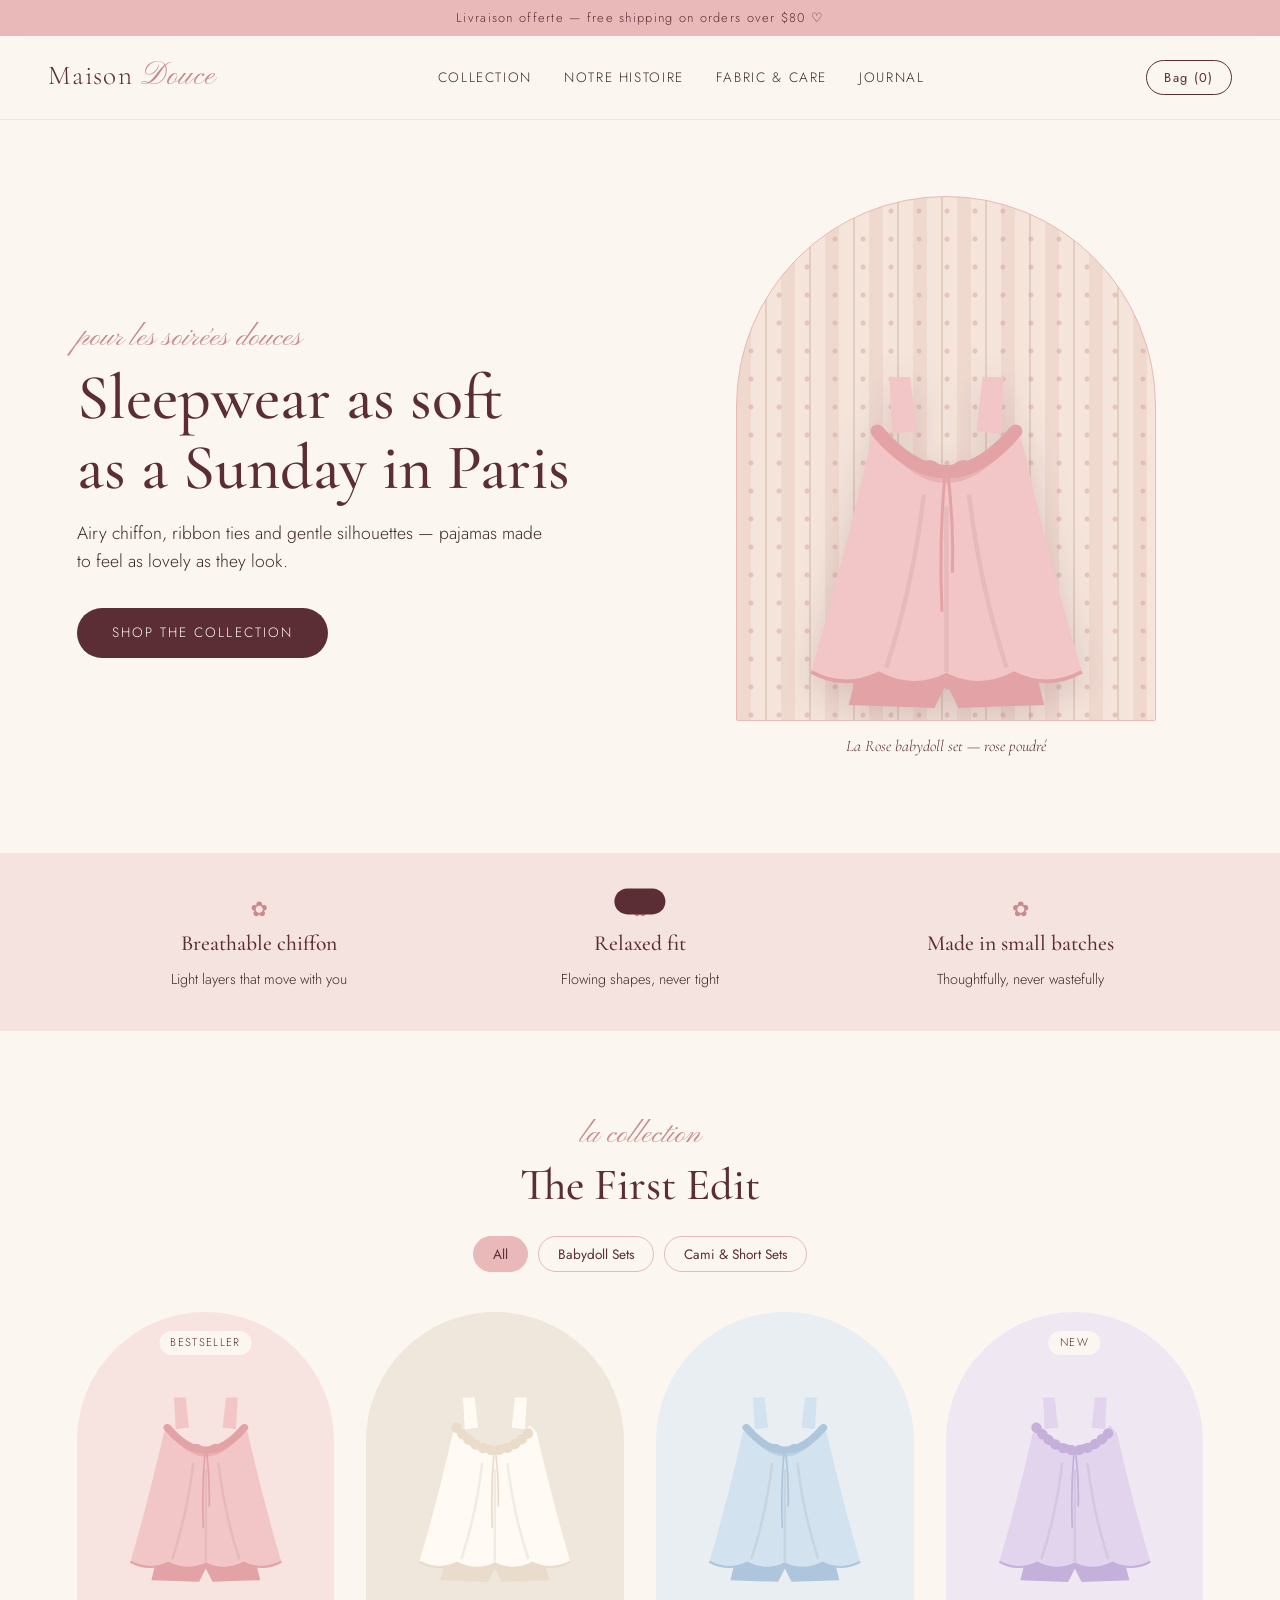
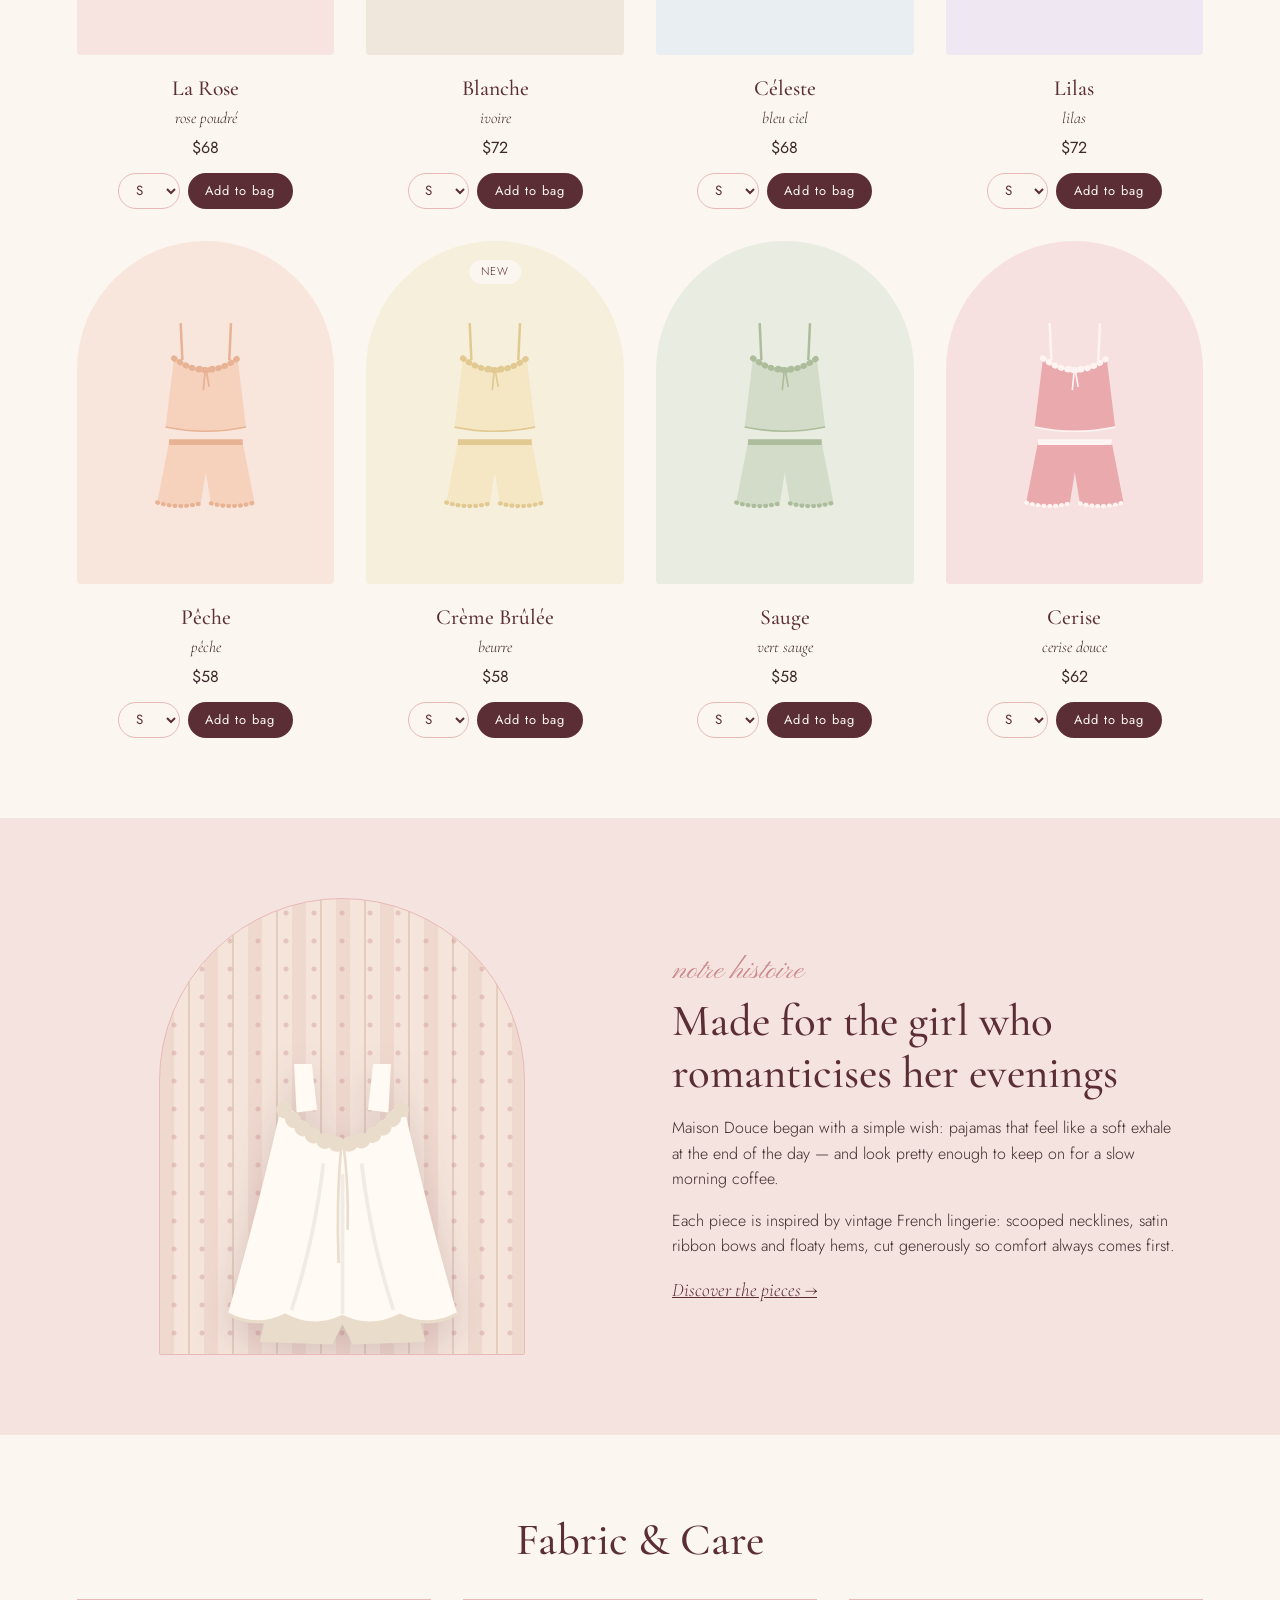
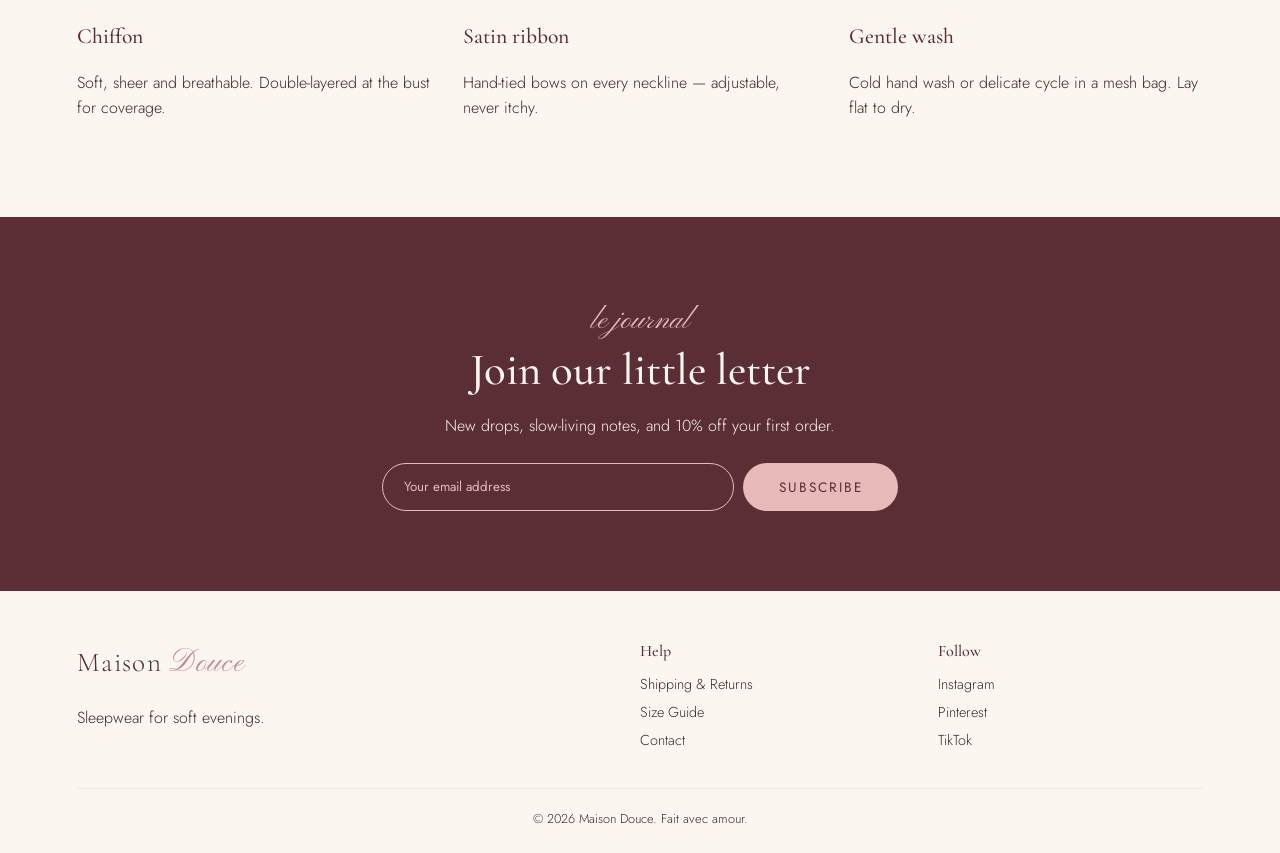
==== index.html @ caa3a883 "Create Maison Douce pajama store website Co-Authored-By: Claude Opus 5.5 <noreply@anthropic.com>" ====
<!DOCTYPE html>
<html lang="en">
<head>
  <meta charset="UTF-8">
  <meta name="viewport" content="width=device-width, initial-scale=1.0">
  <title>Maison Douce — Sleepwear for Soft Evenings</title>
  <meta name="description" content="Feminine, French-inspired pajamas made for comfort. Babydoll sets, ruffle trims and silky shorts for slow mornings and soft evenings.">
  <link rel="preconnect" href="https://fonts.googleapis.com">
  <link rel="preconnect" href="https://fonts.gstatic.com" crossorigin>
  <link href="https://fonts.googleapis.com/css2?family=Cormorant+Garamond:ital,wght@0,400;0,500;0,600;1,400&family=Pinyon+Script&family=Jost:wght@300;400;500&display=swap" rel="stylesheet">
  <link rel="stylesheet" href="style.css">
</head>
<body>

  <div class="announce">Livraison offerte — free shipping on orders over $80 ♡</div>

  <header class="nav">
    <a href="#" class="logo">Maison <em>Douce</em></a>
    <nav class="nav-links">
      <a href="#collection">Collection</a>
      <a href="#story">Notre Histoire</a>
      <a href="#care">Fabric &amp; Care</a>
      <a href="#journal">Journal</a>
    </nav>
    <button class="bag-btn" id="bagBtn" aria-label="Open shopping bag">
      Bag (<span id="bagCount">0</span>)
    </button>
  </header>

  <!-- HERO -->
  <section class="hero">
    <div class="hero-text">
      <p class="script">pour les soirées douces</p>
      <h1>Sleepwear as soft<br>as a Sunday in Paris</h1>
      <p class="lede">Airy chiffon, ribbon ties and gentle silhouettes — pajamas made to feel as lovely as they look.</p>
      <a href="#collection" class="btn">Shop the Collection</a>
    </div>
    <div class="hero-art">
      <div class="arch" id="heroArt"></div>
      <p class="caption">La Rose babydoll set — <em>rose poudré</em></p>
    </div>
  </section>

  <!-- PROMISES -->
  <section class="promises">
    <div><span>✿</span><h3>Breathable chiffon</h3><p>Light layers that move with you</p></div>
    <div><span>✿</span><h3>Relaxed fit</h3><p>Flowing shapes, never tight</p></div>
    <div><span>✿</span><h3>Made in small batches</h3><p>Thoughtfully, never wastefully</p></div>
  </section>

  <!-- COLLECTION -->
  <section class="collection" id="collection">
    <p class="script center">la collection</p>
    <h2 class="center">The First Edit</h2>
    <div class="filters" id="filters">
      <button class="active" data-filter="all">All</button>
      <button data-filter="babydoll">Babydoll Sets</button>
      <button data-filter="set">Cami &amp; Short Sets</button>
    </div>
    <div class="grid" id="productGrid"></div>
  </section>

  <!-- STORY -->
  <section class="story" id="story">
    <div class="story-art" id="storyArt"></div>
    <div class="story-text">
      <p class="script">notre histoire</p>
      <h2>Made for the girl who romanticises her evenings</h2>
      <p>Maison Douce began with a simple wish: pajamas that feel like a soft exhale at the end of the day — and look pretty enough to keep on for a slow morning coffee.</p>
      <p>Each piece is inspired by vintage French lingerie: scooped necklines, satin ribbon bows and floaty hems, cut generously so comfort always comes first.</p>
      <a href="#collection" class="link">Discover the pieces →</a>
    </div>
  </section>

  <!-- FABRIC & CARE -->
  <section class="care" id="care">
    <h2 class="center">Fabric &amp; Care</h2>
    <div class="care-grid">
      <div><h3>Chiffon</h3><p>Soft, sheer and breathable. Double-layered at the bust for coverage.</p></div>
      <div><h3>Satin ribbon</h3><p>Hand-tied bows on every neckline — adjustable, never itchy.</p></div>
      <div><h3>Gentle wash</h3><p>Cold hand wash or delicate cycle in a mesh bag. Lay flat to dry.</p></div>
    </div>
  </section>

  <!-- NEWSLETTER -->
  <section class="newsletter" id="journal">
    <p class="script center">le journal</p>
    <h2 class="center">Join our little letter</h2>
    <p class="center">New drops, slow-living notes, and 10% off your first order.</p>
    <form id="newsForm" class="news-form">
      <input type="email" required placeholder="Your email address" aria-label="Email address">
      <button class="btn" type="submit">Subscribe</button>
    </form>
    <p class="center form-msg" id="newsMsg" hidden>Merci! You're on the list ♡</p>
  </section>

  <footer class="footer">
    <div>
      <a href="#" class="logo">Maison <em>Douce</em></a>
      <p>Sleepwear for soft evenings.</p>
    </div>
    <div>
      <h4>Help</h4>
      <a href="#">Shipping &amp; Returns</a>
      <a href="#">Size Guide</a>
      <a href="#">Contact</a>
    </div>
    <div>
      <h4>Follow</h4>
      <a href="#">Instagram</a>
      <a href="#">Pinterest</a>
      <a href="#">TikTok</a>
    </div>
    <p class="copy">© 2026 Maison Douce. Fait avec amour.</p>
  </footer>

  <!-- SHOPPING BAG DRAWER -->
  <div class="overlay" id="overlay" hidden></div>
  <aside class="drawer" id="drawer" aria-label="Shopping bag">
    <div class="drawer-head">
      <h3>Your Bag</h3>
      <button id="closeBag" aria-label="Close bag">×</button>
    </div>
    <div class="drawer-items" id="bagItems"></div>
    <div class="drawer-foot">
      <div class="subtotal"><span>Subtotal</span><span id="subtotal">$0</span></div>
      <button class="btn full" id="checkoutBtn">Checkout</button>
      <p class="note" id="checkoutNote" hidden>Checkout isn't connected yet — this is a preview store. Payments can be added with Shopify or Stripe.</p>
    </div>
  </aside>

  <div class="toast" id="toast"></div>

  <script src="script.js"></script>
</body>
</html>
---- style.css ----
/* ---------- Colours & fonts ---------- */
:root {
  --cream: #fbf6f0;
  --blush: #f5e3df;
  --rose: #e8b9b8;
  --rose-deep: #c98a8d;
  --wine: #5b2d35;
  --sage: #a9b49a;
  --ink: #3e2a2c;
  --serif: "Cormorant Garamond", Georgia, serif;
  --script: "Pinyon Script", cursive;
  --sans: "Jost", system-ui, sans-serif;
}

* { box-sizing: border-box; }
html { scroll-behavior: smooth; }
body {
  margin: 0;
  background: var(--cream);
  color: var(--ink);
  font-family: var(--sans);
  font-weight: 300;
  line-height: 1.6;
}
h1, h2, h3, h4 { font-family: var(--serif); font-weight: 500; color: var(--wine); margin: 0 0 .5rem; }
h1 { font-size: clamp(2.4rem, 5vw, 4rem); line-height: 1.1; }
h2 { font-size: clamp(2rem, 4vw, 2.8rem); line-height: 1.15; }
h3 { font-size: 1.35rem; }
a { color: inherit; }
.center { text-align: center; }
.script { font-family: var(--script); font-size: 1.9rem; color: var(--rose-deep); margin: 0; }

.btn {
  display: inline-block;
  background: var(--wine);
  color: var(--cream);
  border: none;
  padding: .9rem 2.2rem;
  border-radius: 999px;
  font-family: var(--sans);
  font-size: .85rem;
  letter-spacing: .15em;
  text-transform: uppercase;
  text-decoration: none;
  cursor: pointer;
  transition: background .25s, transform .25s;
}
.btn:hover { background: var(--rose-deep); transform: translateY(-2px); }
.btn.full { width: 100%; }

/* ---------- Announcement & nav ---------- */
.announce {
  background: var(--rose);
  color: var(--wine);
  text-align: center;
  font-size: .8rem;
  letter-spacing: .1em;
  padding: .5rem 1rem;
}
.nav {
  position: sticky; top: 0; z-index: 10;
  display: flex; align-items: center; justify-content: space-between; gap: 1rem;
  padding: 1rem clamp(1rem, 4vw, 3rem);
  background: rgba(251, 246, 240, .92);
  backdrop-filter: blur(8px);
  border-bottom: 1px solid var(--blush);
}
.logo { font-family: var(--serif); font-size: 1.7rem; text-decoration: none; color: var(--wine); letter-spacing: .05em; }
.logo em { font-family: var(--script); font-style: normal; color: var(--rose-deep); font-size: 1.15em; }
.nav-links { display: flex; gap: 2rem; }
.nav-links a { text-decoration: none; font-size: .85rem; letter-spacing: .12em; text-transform: uppercase; }
.nav-links a:hover { color: var(--rose-deep); }
.bag-btn {
  background: none; border: 1px solid var(--wine); color: var(--wine);
  border-radius: 999px; padding: .45rem 1.1rem; font-family: var(--sans);
  font-size: .8rem; letter-spacing: .1em; cursor: pointer;
}
.bag-btn:hover { background: var(--wine); color: var(--cream); }

/* ---------- Hero ---------- */
.hero {
  display: grid; grid-template-columns: 1.1fr 1fr; align-items: center; gap: 3rem;
  padding: clamp(2rem, 6vw, 5rem) clamp(1rem, 6vw, 6rem);
}
.lede { font-size: 1.1rem; max-width: 30rem; margin: 1rem 0 2rem; }
.hero-art { text-align: center; }
.arch, .story-art {
  /* vintage striped wallpaper, like the inspiration photos */
  background:
    radial-gradient(circle at 50% 50%, rgba(201,138,141,.35) 2px, transparent 3px) 0 0 / 28px 28px,
    repeating-linear-gradient(90deg, #efd9cf 0 14px, #f4e4da 14px 28px, #e2cdbf 28px 30px, #f4e4da 30px 44px);
  border-radius: 999px 999px 8px 8px;
  border: 1px solid var(--rose);
  aspect-ratio: 4 / 5;
  max-width: 420px;
  margin: 0 auto;
  display: flex; align-items: flex-end; justify-content: center;
  padding: 2rem 2rem 0;
  overflow: hidden;
}
.arch svg, .story-art svg { width: 85%; height: auto; filter: drop-shadow(0 12px 18px rgba(91,45,53,.18)); }
.caption { font-family: var(--serif); font-style: italic; margin-top: .8rem; color: var(--wine); }

/* ---------- Promises ---------- */
.promises {
  display: grid; grid-template-columns: repeat(3, 1fr); gap: 1rem;
  background: var(--blush);
  padding: 2.5rem clamp(1rem, 6vw, 6rem);
  text-align: center;
}
.promises span { color: var(--rose-deep); font-size: 1.3rem; }
.promises p { margin: 0; font-size: .9rem; }

/* ---------- Collection ---------- */
.collection { padding: 5rem clamp(1rem, 6vw, 6rem); }
.filters { display: flex; justify-content: center; gap: .6rem; flex-wrap: wrap; margin: 1.5rem 0 2.5rem; }
.filters button {
  background: none; border: 1px solid var(--rose); color: var(--wine);
  padding: .45rem 1.2rem; border-radius: 999px; cursor: pointer;
  font-family: var(--sans); font-size: .85rem;
}
.filters button.active, .filters button:hover { background: var(--rose); }
.grid { display: grid; grid-template-columns: repeat(auto-fill, minmax(240px, 1fr)); gap: 2rem; }
.card { text-align: center; }
.card-img {
  background: var(--card-bg, var(--blush));
  border-radius: 200px 200px 6px 6px;
  aspect-ratio: 3 / 4;
  display: flex; align-items: center; justify-content: center;
  padding: 1.5rem;
  transition: transform .4s;
  position: relative;
}
.card:hover .card-img { transform: translateY(-6px); }
.card-img svg { width: 80%; height: auto; }
.tag {
  position: absolute; top: 1.2rem; left: 50%; transform: translateX(-50%);
  background: var(--cream); color: var(--wine);
  font-size: .7rem; letter-spacing: .12em; text-transform: uppercase;
  padding: .2rem .7rem; border-radius: 999px;
}
.card h3 { margin: 1rem 0 0; }
.card .colour { font-family: var(--serif); font-style: italic; margin: 0; }
.card .price { margin: .2rem 0 .8rem; font-weight: 400; }
.card-actions { display: flex; gap: .5rem; justify-content: center; }
.card select {
  border: 1px solid var(--rose); background: var(--cream); color: var(--wine);
  border-radius: 999px; padding: .4rem .8rem; font-family: var(--sans);
}
.card .add {
  background: var(--wine); color: var(--cream); border: none; border-radius: 999px;
  padding: .45rem 1.1rem; cursor: pointer; font-family: var(--sans); font-size: .8rem; letter-spacing: .08em;
}
.card .add:hover { background: var(--rose-deep); }

/* ---------- Story ---------- */
.story {
  display: grid; grid-template-columns: 1fr 1fr; gap: 4rem; align-items: center;
  padding: 5rem clamp(1rem, 6vw, 6rem);
  background: var(--blush);
}
.story-text p { max-width: 32rem; }
.link { color: var(--wine); font-family: var(--serif); font-size: 1.2rem; font-style: italic; }

/* ---------- Care ---------- */
.care { padding: 5rem clamp(1rem, 6vw, 6rem); }
.care-grid { display: grid; grid-template-columns: repeat(3, 1fr); gap: 2rem; margin-top: 2rem; }
.care-grid div { border-top: 1px solid var(--rose); padding-top: 1.2rem; }

/* ---------- Newsletter ---------- */
.newsletter {
  padding: 5rem 1rem;
  background: var(--wine);
  color: var(--cream);
}
.newsletter h2 { color: var(--cream); }
.newsletter .script { color: var(--rose); }
.news-form { display: flex; gap: .6rem; justify-content: center; flex-wrap: wrap; margin-top: 1.5rem; }
.news-form input {
  width: min(22rem, 100%); padding: .85rem 1.3rem; border-radius: 999px;
  border: 1px solid var(--rose); background: transparent; color: var(--cream); font-family: var(--sans);
}
.news-form input::placeholder { color: var(--rose); }
.newsletter .btn { background: var(--rose); color: var(--wine); }
.newsletter .btn:hover { background: var(--cream); }
.form-msg { font-family: var(--serif); font-size: 1.3rem; font-style: italic; }

/* ---------- Footer ---------- */
.footer {
  display: grid; grid-template-columns: 2fr 1fr 1fr; gap: 2rem;
  padding: 3rem clamp(1rem, 6vw, 6rem) 1.5rem;
}
.footer a:not(.logo) { display: block; text-decoration: none; font-size: .9rem; margin: .3rem 0; }
.footer a:hover { color: var(--rose-deep); }
.copy { grid-column: 1 / -1; text-align: center; font-size: .8rem; border-top: 1px solid var(--blush); padding-top: 1.2rem; margin: 0; }

/* ---------- Bag drawer ---------- */
.overlay { position: fixed; inset: 0; background: rgba(62,42,44,.35); z-index: 20; }
.drawer {
  position: fixed; top: 0; right: 0; height: 100%; width: min(400px, 100%);
  background: var(--cream); z-index: 30;
  transform: translateX(100%); transition: transform .35s ease;
  display: flex; flex-direction: column;
}
.drawer.open { transform: translateX(0); }
.drawer-head { display: flex; justify-content: space-between; align-items: center; padding: 1.5rem; border-bottom: 1px solid var(--blush); }
.drawer-head button { background: none; border: none; font-size: 2rem; color: var(--wine); cursor: pointer; line-height: 1; }
.drawer-items { flex: 1; overflow-y: auto; padding: 1rem 1.5rem; }
.empty { font-family: var(--serif); font-style: italic; font-size: 1.2rem; text-align: center; margin-top: 3rem; }
.line { display: grid; grid-template-columns: 64px 1fr auto; gap: 1rem; align-items: center; padding: .8rem 0; border-bottom: 1px solid var(--blush); }
.line .thumb { background: var(--blush); border-radius: 40px 40px 4px 4px; padding: .4rem; }
.line .thumb svg { width: 100%; height: auto; display: block; }
.line h4 { font-size: 1.1rem; margin: 0; }
.line small { display: block; }
.qty { display: flex; align-items: center; gap: .5rem; margin-top: .3rem; }
.qty button { width: 24px; height: 24px; border-radius: 50%; border: 1px solid var(--rose); background: none; color: var(--wine); cursor: pointer; }
.remove { background: none; border: none; color: var(--rose-deep); cursor: pointer; text-decoration: underline; font-size: .8rem; }
.drawer-foot { padding: 1.5rem; border-top: 1px solid var(--blush); }
.subtotal { display: flex; justify-content: space-between; font-family: var(--serif); font-size: 1.3rem; margin-bottom: 1rem; color: var(--wine); }
.note { font-size: .8rem; text-align: center; color: var(--rose-deep); }

/* ---------- Toast ---------- */
.toast {
  position: fixed; bottom: 1.5rem; left: 50%; transform: translate(-50%, 150%);
  background: var(--wine); color: var(--cream); padding: .8rem 1.6rem; border-radius: 999px;
  transition: transform .35s; z-index: 40; font-size: .9rem;
}
.toast.show { transform: translate(-50%, 0); }

/* ---------- Phones & small screens ---------- */
@media (max-width: 820px) {
  .nav-links { display: none; }
  .hero, .story { grid-template-columns: 1fr; }
  .hero-text { text-align: center; }
  .lede { margin-inline: auto; }
  .promises, .care-grid { grid-template-columns: 1fr; }
  .footer { grid-template-columns: 1fr 1fr; }
  .footer > div:first-child { grid-column: 1 / -1; }
}
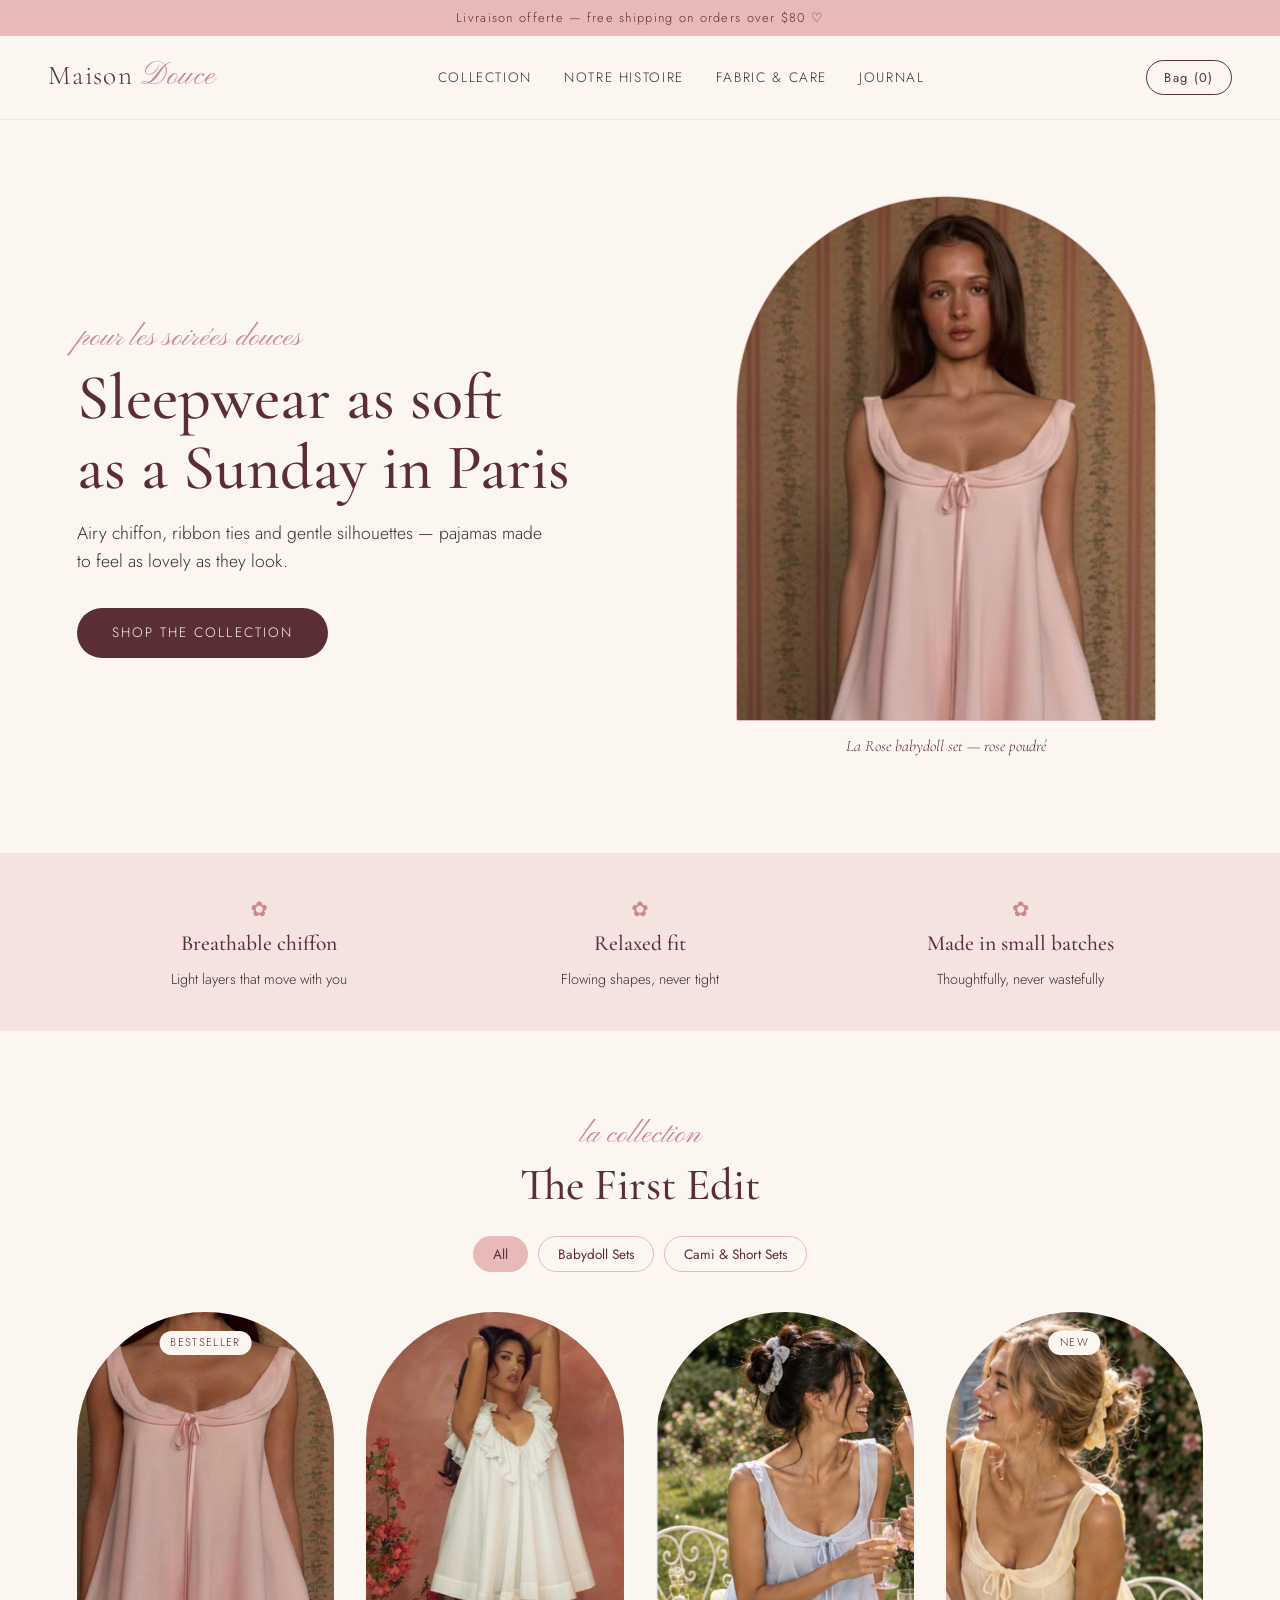
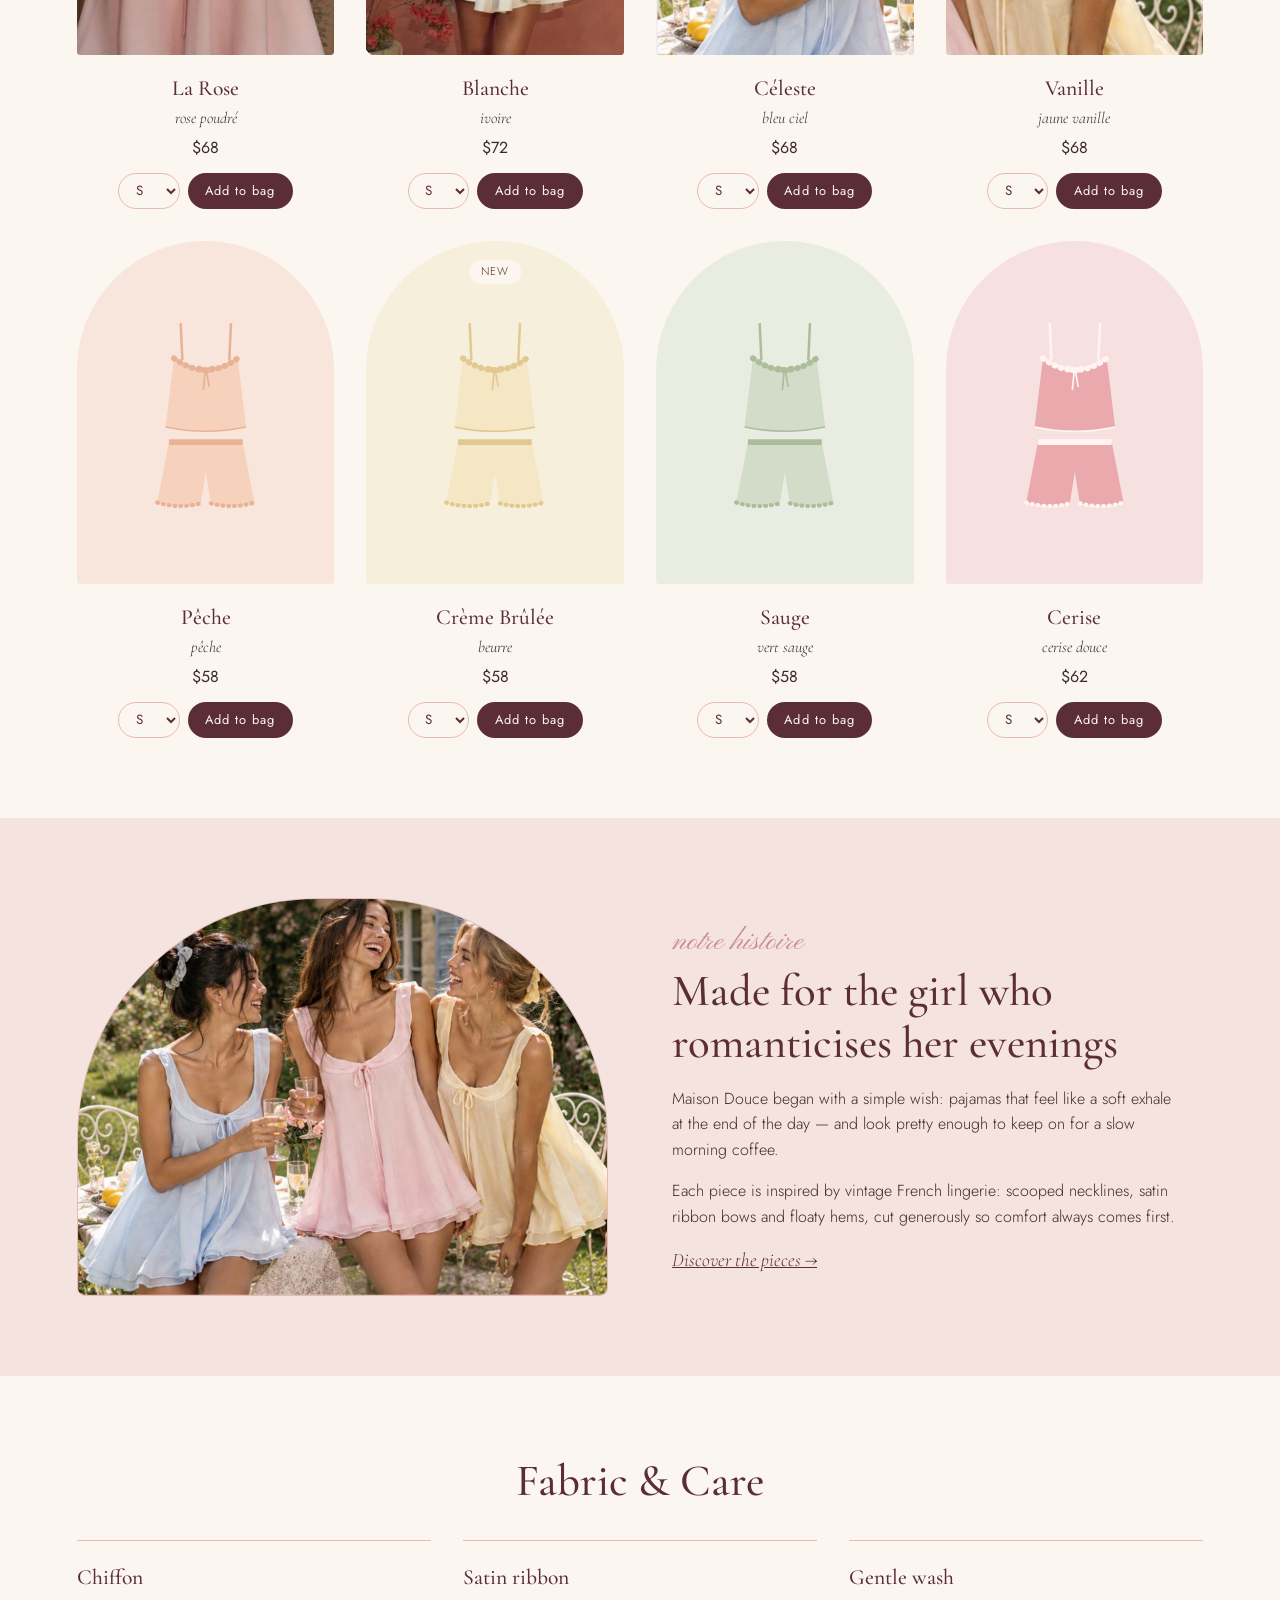
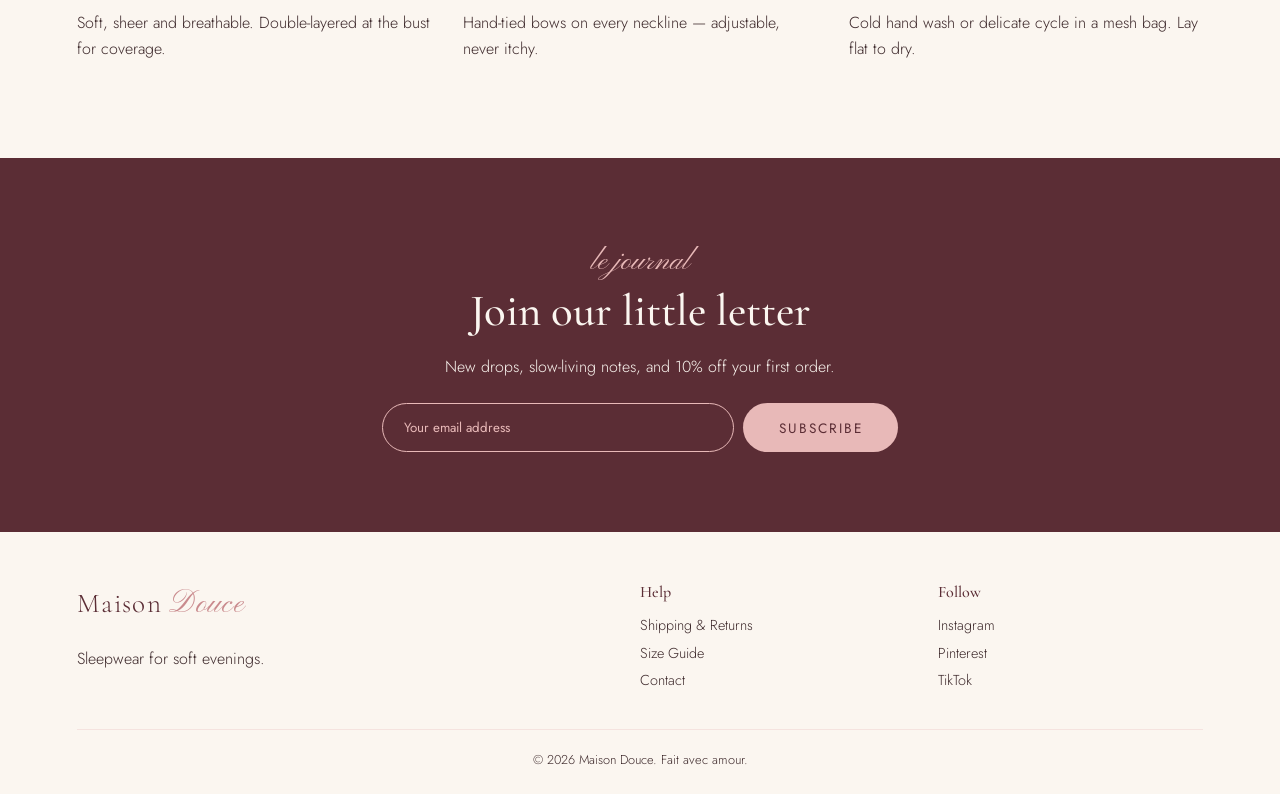
==== commit 3aa603e7: "Add product photos, remove Lilas, add Vanille, fix mobile menu and toast Co-Authored-By: Claude Opus" ====
--- a/index.html
+++ b/index.html
@@ -8,6 +8,7 @@
   <link rel="preconnect" href="https://fonts.googleapis.com">
   <link rel="preconnect" href="https://fonts.gstatic.com" crossorigin>
   <link href="https://fonts.googleapis.com/css2?family=Cormorant+Garamond:ital,wght@0,400;0,500;0,600;1,400&family=Pinyon+Script&family=Jost:wght@300;400;500&display=swap" rel="stylesheet">
+  <link rel="icon" href="data:image/svg+xml,%3Csvg xmlns='http://www.w3.org/2000/svg' viewBox='0 0 100 100'%3E%3Ccircle cx='50' cy='50' r='48' fill='%23f5e3df'/%3E%3Ctext x='50' y='68' font-family='Georgia,serif' font-size='52' text-anchor='middle' fill='%235b2d35'%3EMD%3C/text%3E%3C/svg%3E">
   <link rel="stylesheet" href="style.css">
 </head>
 <body>
--- a/style.css
+++ b/style.css
@@ -223,13 +223,16 @@
 .toast {
   position: fixed; bottom: 1.5rem; left: 50%; transform: translate(-50%, 150%);
   background: var(--wine); color: var(--cream); padding: .8rem 1.6rem; border-radius: 999px;
-  transition: transform .35s; z-index: 40; font-size: .9rem;
-}
-.toast.show { transform: translate(-50%, 0); }
+  transition: transform .35s, opacity .35s, visibility .35s; z-index: 40; font-size: .9rem;
+  opacity: 0; visibility: hidden;
+}
+.toast.show { transform: translate(-50%, 0); opacity: 1; visibility: visible; }
 
 /* ---------- Phones & small screens ---------- */
 @media (max-width: 820px) {
-  .nav-links { display: none; }
+  .nav { flex-wrap: wrap; row-gap: .6rem; }
+  .nav-links { order: 3; width: 100%; justify-content: center; flex-wrap: wrap; gap: .3rem 1rem; }
+  .nav-links a { font-size: .68rem; letter-spacing: .06em; white-space: nowrap; }
   .hero, .story { grid-template-columns: 1fr; }
   .hero-text { text-align: center; }
   .lede { margin-inline: auto; }
@@ -237,3 +240,16 @@
   .footer { grid-template-columns: 1fr 1fr; }
   .footer > div:first-child { grid-column: 1 / -1; }
 }
+
+/* ---------- Product photos ---------- */
+.arch:has(img), .story-art:has(img) { padding: 0; }
+.arch img, .story-art img { width: 100%; height: 100%; object-fit: cover; object-position: top; display: block; }
+.card-img.photo { padding: 0; overflow: hidden; }
+.card-img.photo img { position: absolute; inset: 0; width: 100%; height: 100%; object-fit: cover; object-position: top; transition: opacity .5s; }
+.card-img .tag { z-index: 2; }
+.card-img.has-alt .alt { opacity: 0; }
+.card:hover .card-img.has-alt .alt { opacity: 1; }
+.line .thumb img { width: 100%; aspect-ratio: 3 / 4; object-fit: cover; display: block; border-radius: 36px 36px 4px 4px; }
+.line .thumb:has(img) { padding: 0; }
+.story-art:has(img) { aspect-ratio: 4 / 3; max-width: none; border-radius: 240px 240px 8px 8px; }
+.story-art img { object-position: center 30%; }
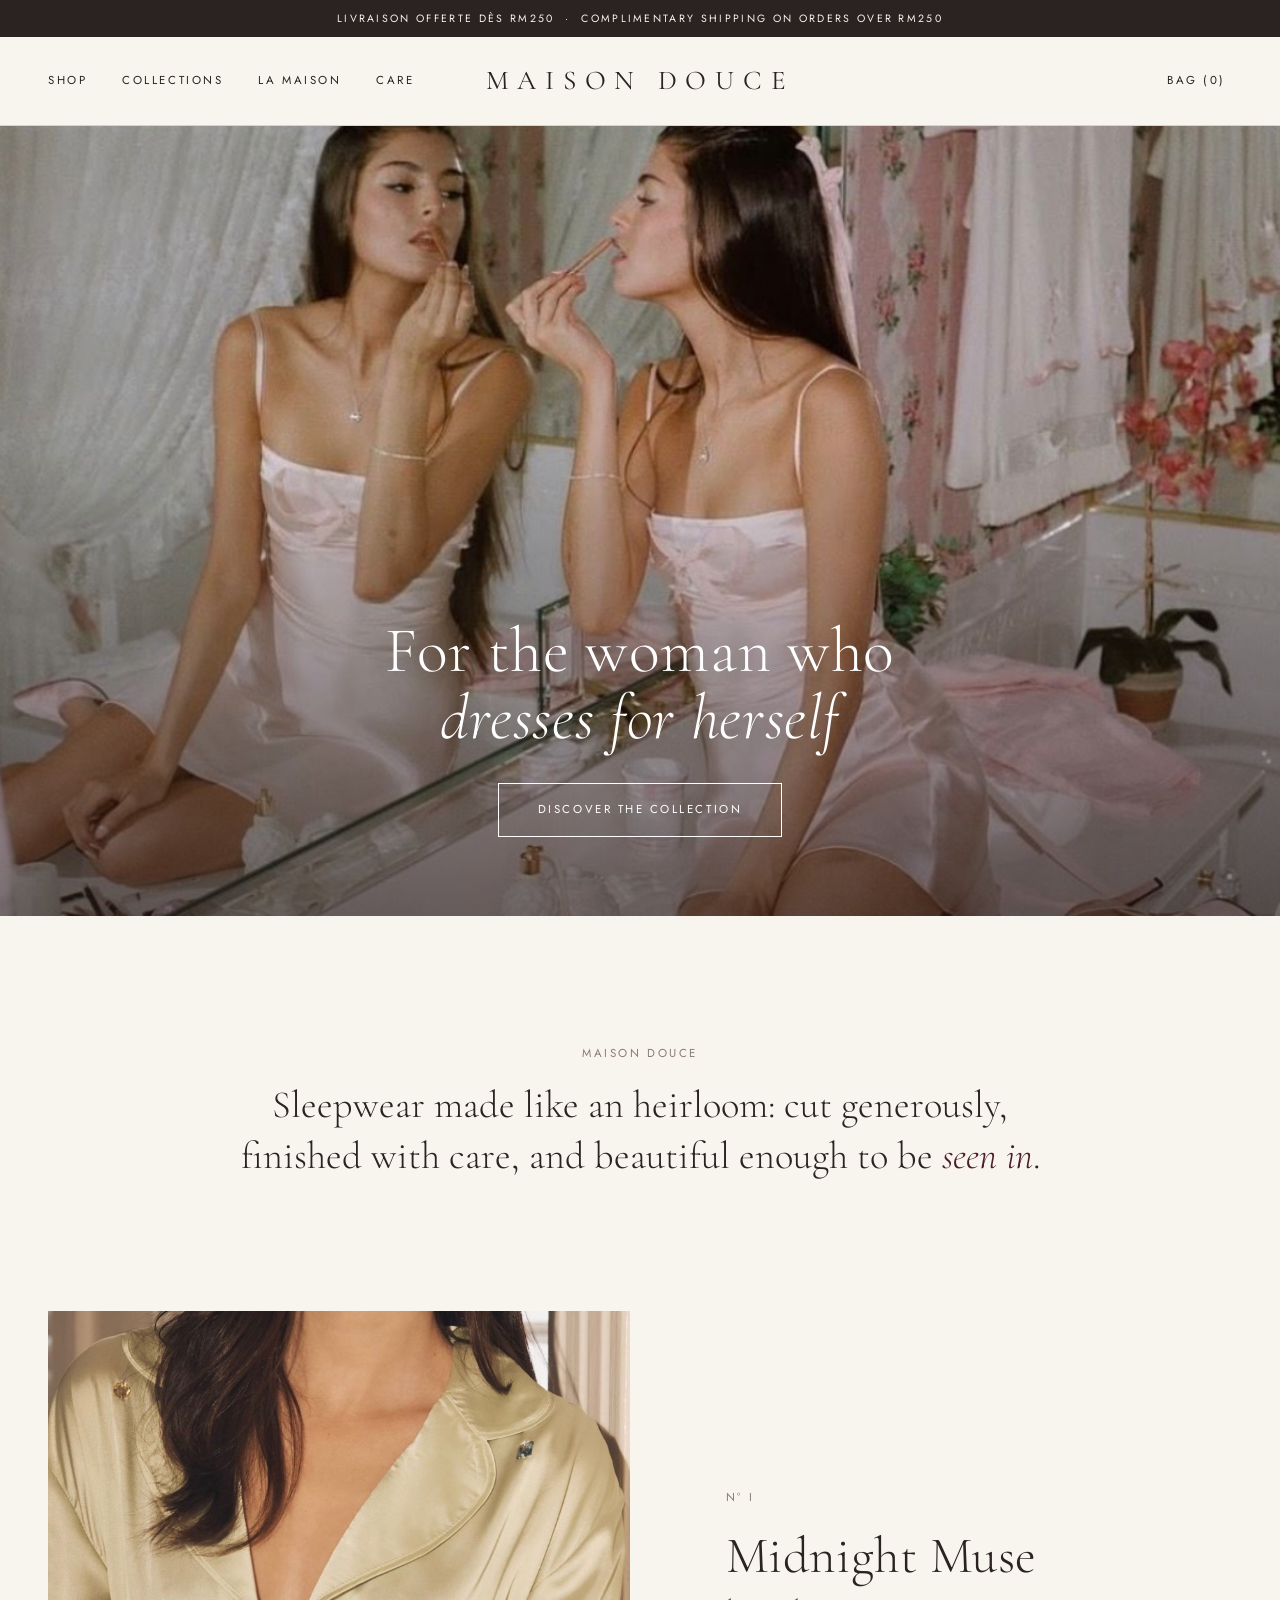
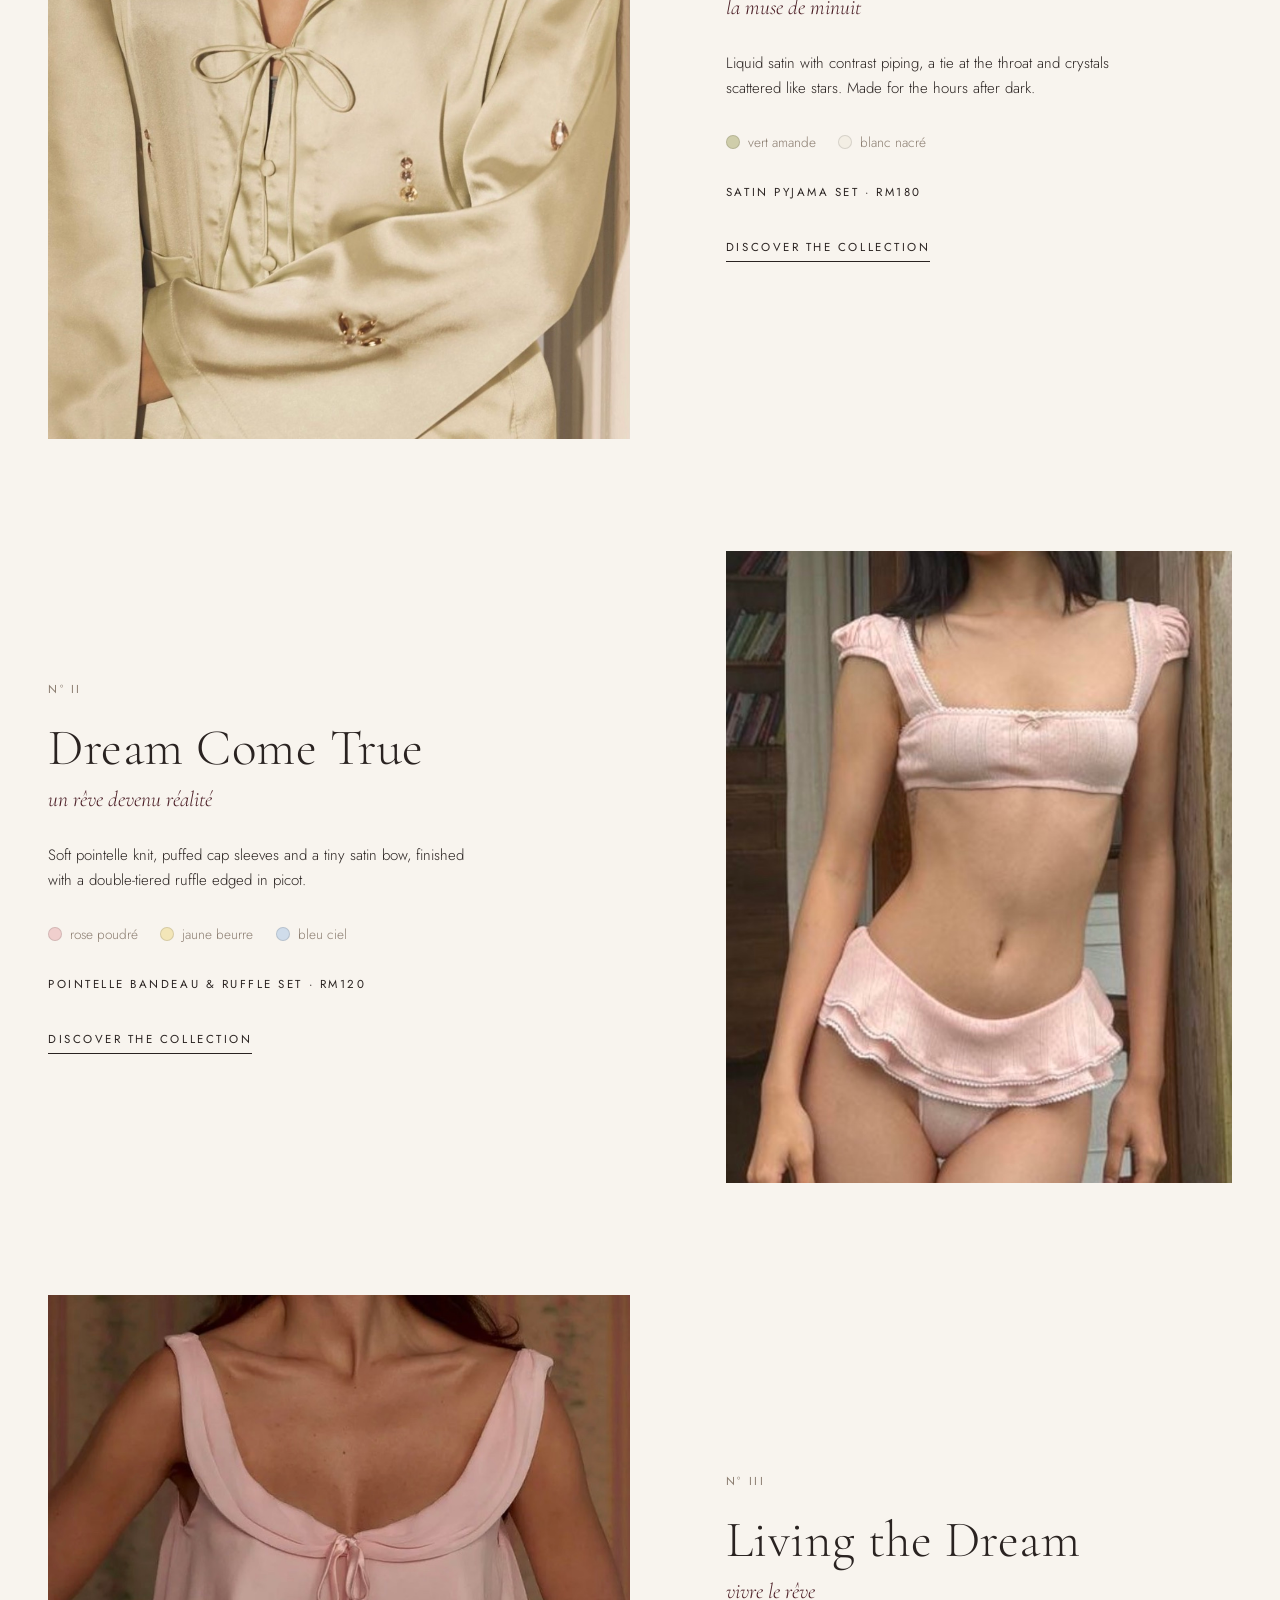
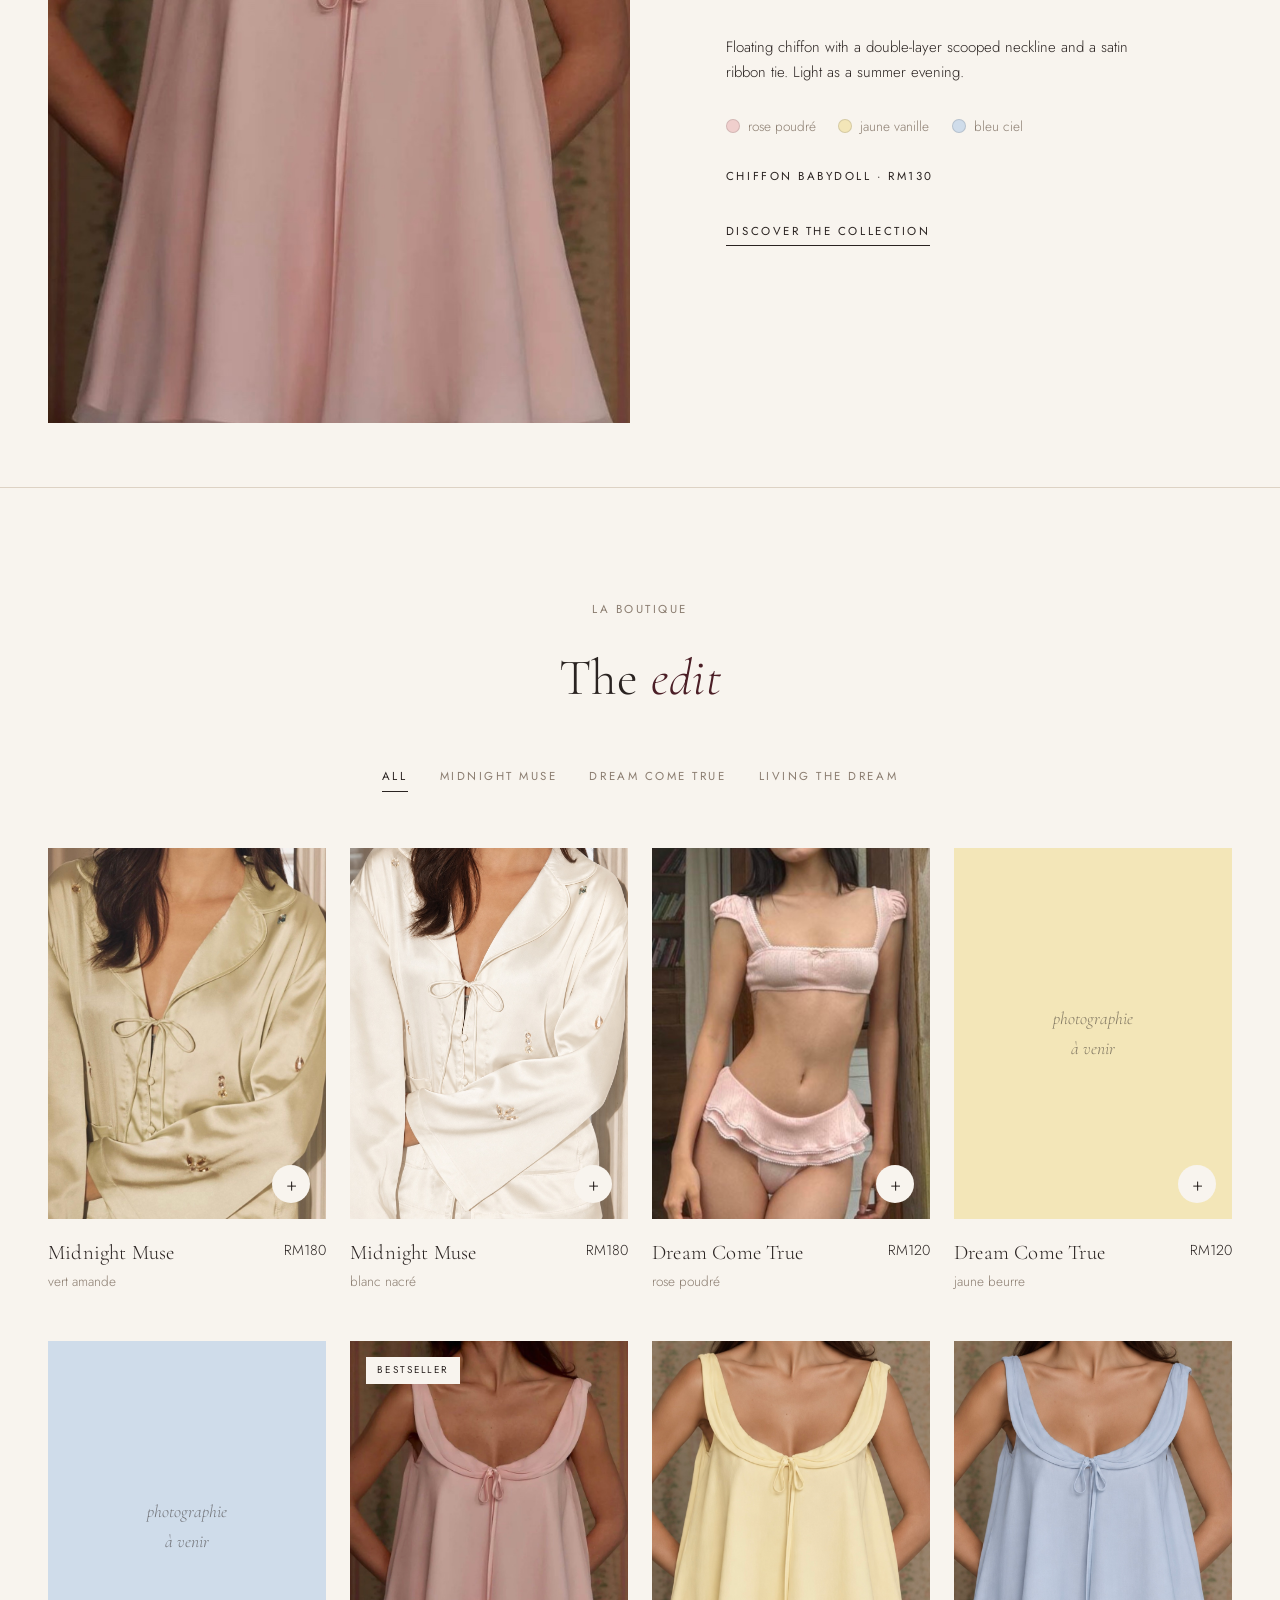
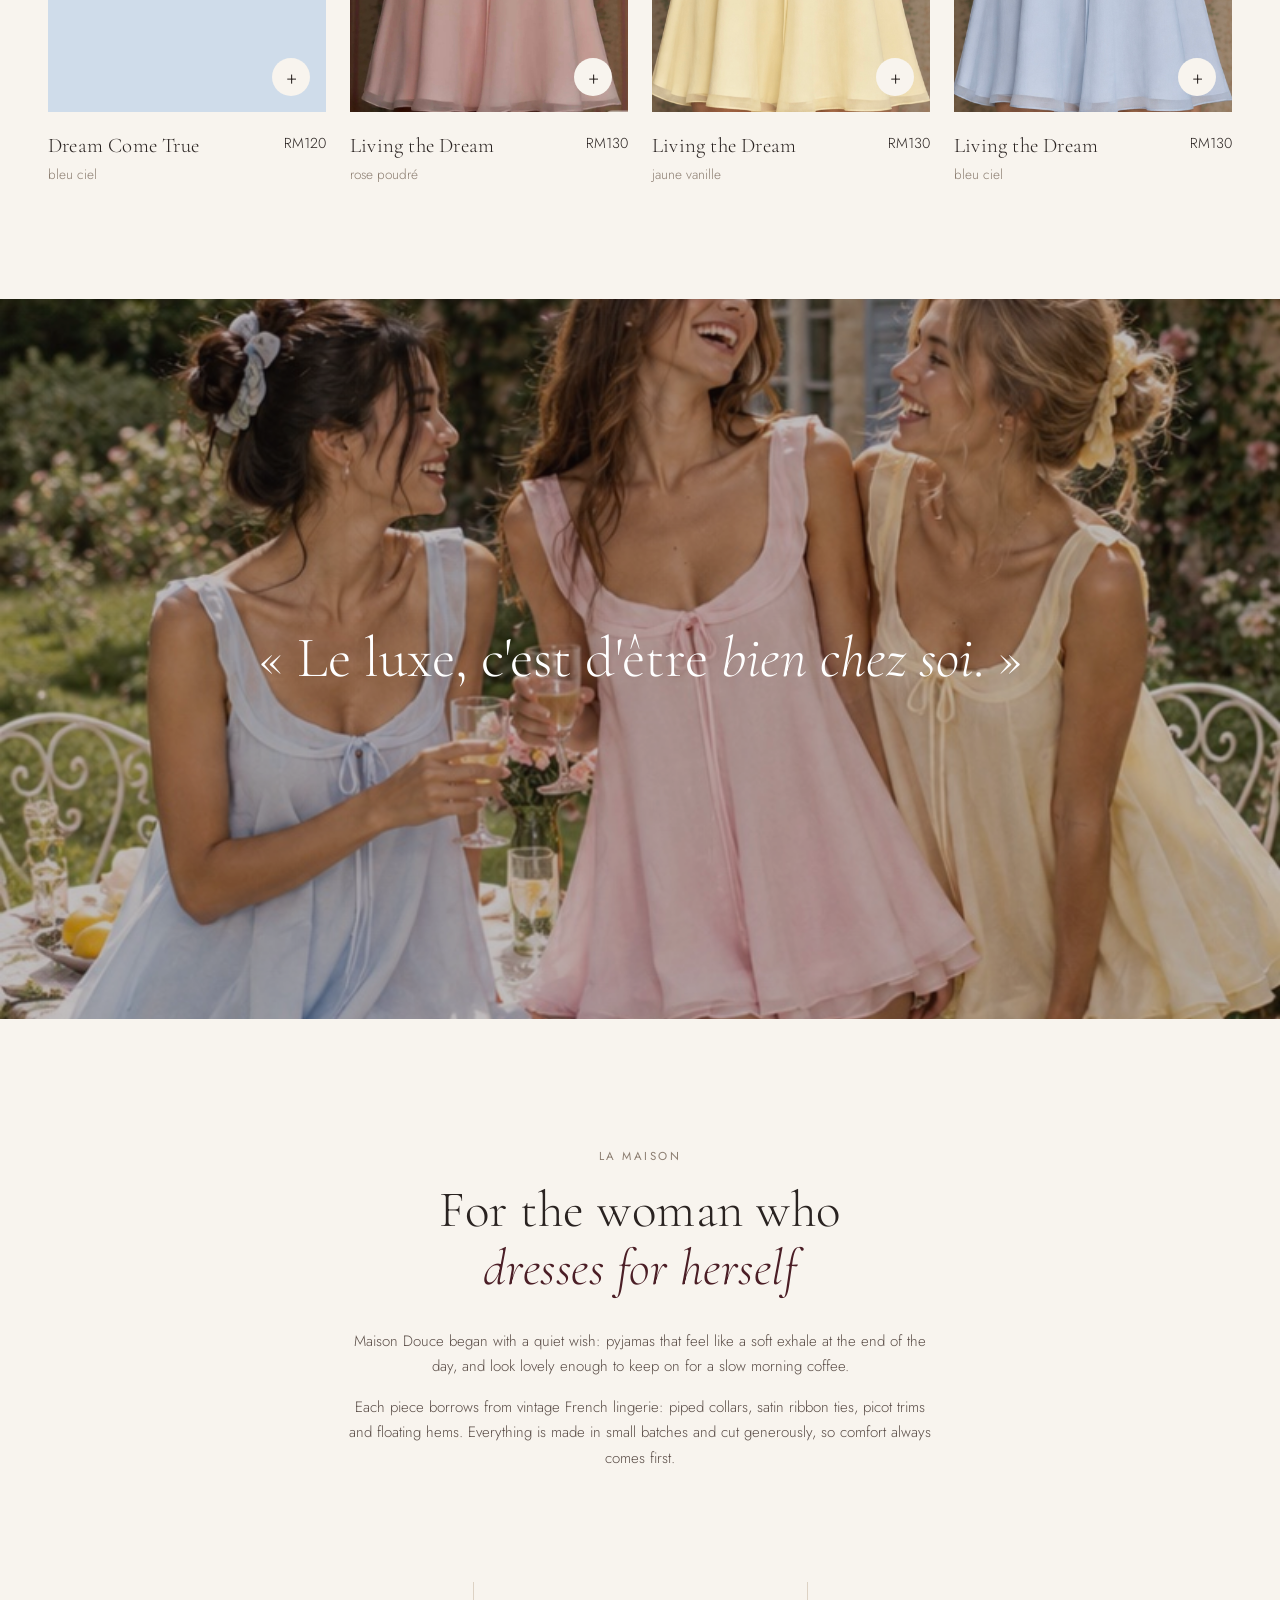
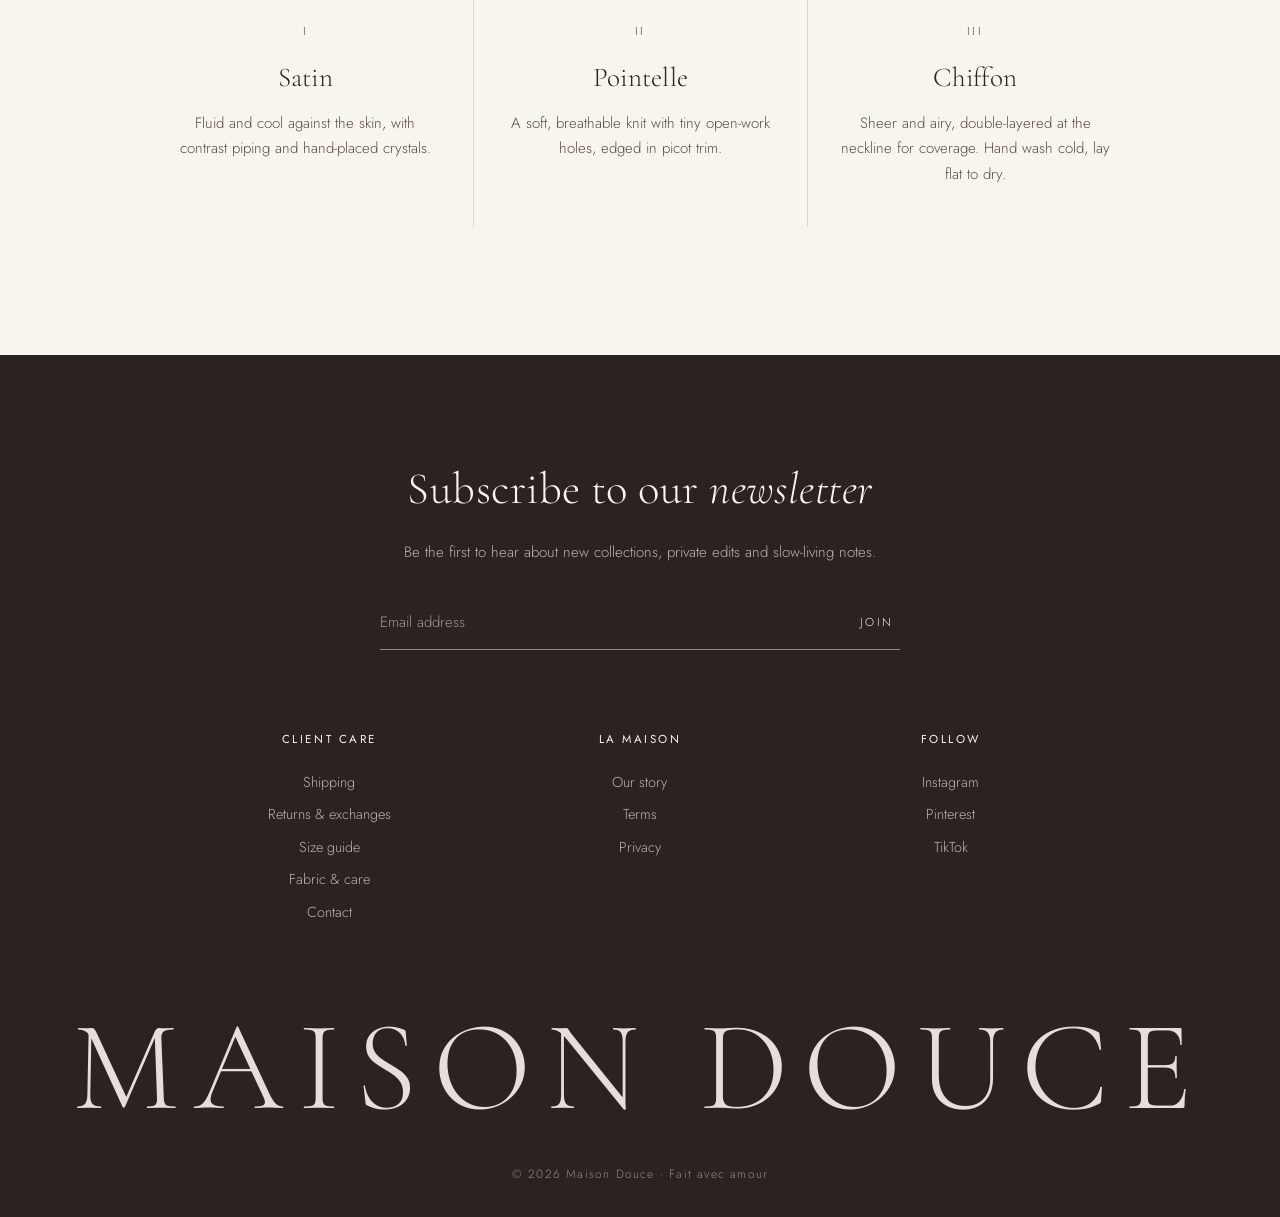
==== commit d2e2ebe3: "Redesign site as luxury French store with three collections - New Rooms-inspired layout: centred log" ====
--- a/index.html
+++ b/index.html
@@ -3,130 +3,154 @@
 <head>
   <meta charset="UTF-8">
   <meta name="viewport" content="width=device-width, initial-scale=1.0">
-  <title>Maison Douce — Sleepwear for Soft Evenings</title>
-  <meta name="description" content="Feminine, French-inspired pajamas made for comfort. Babydoll sets, ruffle trims and silky shorts for slow mornings and soft evenings.">
+  <title>Maison Douce — Sleepwear for the Hours After Dark</title>
+  <meta name="description" content="Luxury French-inspired sleepwear in three collections: Midnight Muse satin pyjamas, Dream Come True pointelle sets and Living the Dream chiffon babydolls.">
   <link rel="preconnect" href="https://fonts.googleapis.com">
   <link rel="preconnect" href="https://fonts.gstatic.com" crossorigin>
-  <link href="https://fonts.googleapis.com/css2?family=Cormorant+Garamond:ital,wght@0,400;0,500;0,600;1,400&family=Pinyon+Script&family=Jost:wght@300;400;500&display=swap" rel="stylesheet">
-  <link rel="icon" href="data:image/svg+xml,%3Csvg xmlns='http://www.w3.org/2000/svg' viewBox='0 0 100 100'%3E%3Ccircle cx='50' cy='50' r='48' fill='%23f5e3df'/%3E%3Ctext x='50' y='68' font-family='Georgia,serif' font-size='52' text-anchor='middle' fill='%235b2d35'%3EMD%3C/text%3E%3C/svg%3E">
+  <link href="https://fonts.googleapis.com/css2?family=Cormorant+Garamond:ital,wght@0,300;0,400;0,500;1,300;1,400&family=Jost:wght@300;400&display=swap" rel="stylesheet">
+  <link rel="icon" href="data:image/svg+xml,%3Csvg xmlns='http://www.w3.org/2000/svg' viewBox='0 0 100 100'%3E%3Crect width='100' height='100' fill='%232a2321'/%3E%3Ctext x='50' y='66' font-family='Georgia,serif' font-size='46' text-anchor='middle' fill='%23f8f4ee'%3EMD%3C/text%3E%3C/svg%3E">
   <link rel="stylesheet" href="style.css">
 </head>
 <body>
 
-  <div class="announce">Livraison offerte — free shipping on orders over $80 ♡</div>
+  <div class="announce">Livraison offerte dès RM250 &nbsp;·&nbsp; complimentary shipping on orders over RM250</div>
 
+  <!-- HEADER: menu on the left, logo in the middle, bag on the right -->
   <header class="nav">
-    <a href="#" class="logo">Maison <em>Douce</em></a>
-    <nav class="nav-links">
-      <a href="#collection">Collection</a>
-      <a href="#story">Notre Histoire</a>
-      <a href="#care">Fabric &amp; Care</a>
-      <a href="#journal">Journal</a>
+    <button class="menu-btn" id="menuBtn" aria-label="Open menu" aria-expanded="false"><span></span><span></span></button>
+    <nav class="nav-links" id="navLinks">
+      <div class="has-drop">
+        <a href="#shop">Shop</a>
+        <div class="drop">
+          <a href="#shop" data-goto="all">Shop all</a>
+          <a href="collection.html?c=midnight">Midnight Muse</a>
+          <a href="collection.html?c=dream">Dream Come True</a>
+          <a href="collection.html?c=living">Living the Dream</a>
+        </div>
+      </div>
+      <a href="#collections">Collections</a>
+      <a href="#maison">La Maison</a>
+      <a href="#care">Care</a>
     </nav>
-    <button class="bag-btn" id="bagBtn" aria-label="Open shopping bag">
-      Bag (<span id="bagCount">0</span>)
-    </button>
+    <a href="#" class="logo">Maison Douce</a>
+    <button class="bag-btn" id="bagBtn" aria-label="Open shopping bag">Bag (<span id="bagCount">0</span>)</button>
   </header>
 
-  <!-- HERO -->
+  <!-- HERO: one full-width photo with a single button -->
   <section class="hero">
+    <img class="hero-img" src="images/hero.jpg" alt="A woman in a blush satin slip doing her make-up at a vintage vanity">
     <div class="hero-text">
-      <p class="script">pour les soirées douces</p>
-      <h1>Sleepwear as soft<br>as a Sunday in Paris</h1>
-      <p class="lede">Airy chiffon, ribbon ties and gentle silhouettes — pajamas made to feel as lovely as they look.</p>
-      <a href="#collection" class="btn">Shop the Collection</a>
-    </div>
-    <div class="hero-art">
-      <div class="arch" id="heroArt"></div>
-      <p class="caption">La Rose babydoll set — <em>rose poudré</em></p>
+      <h1>For the woman who<br><em>dresses for herself</em></h1>
+      <a href="#collections" class="btn light">Discover the collection</a>
     </div>
   </section>
 
-  <!-- PROMISES -->
-  <section class="promises">
-    <div><span>✿</span><h3>Breathable chiffon</h3><p>Light layers that move with you</p></div>
-    <div><span>✿</span><h3>Relaxed fit</h3><p>Flowing shapes, never tight</p></div>
-    <div><span>✿</span><h3>Made in small batches</h3><p>Thoughtfully, never wastefully</p></div>
+  <!-- INTRO -->
+  <section class="intro">
+    <p class="eyebrow">Maison Douce</p>
+    <p class="statement">Sleepwear made like an heirloom: cut generously, finished with care, and beautiful enough to be <em>seen in</em>.</p>
   </section>
 
-  <!-- COLLECTION -->
-  <section class="collection" id="collection">
-    <p class="script center">la collection</p>
-    <h2 class="center">The First Edit</h2>
+  <!-- THE THREE COLLECTIONS (filled in by script.js) -->
+  <section class="collections" id="collections"></section>
+
+  <!-- SHOP GRID -->
+  <section class="shop" id="shop">
+    <div class="section-head">
+      <p class="eyebrow">La boutique</p>
+      <h2>The <em>edit</em></h2>
+    </div>
     <div class="filters" id="filters">
       <button class="active" data-filter="all">All</button>
-      <button data-filter="babydoll">Babydoll Sets</button>
-      <button data-filter="set">Cami &amp; Short Sets</button>
+      <button data-filter="midnight">Midnight Muse</button>
+      <button data-filter="dream">Dream Come True</button>
+      <button data-filter="living">Living the Dream</button>
     </div>
     <div class="grid" id="productGrid"></div>
   </section>
 
-  <!-- STORY -->
-  <section class="story" id="story">
-    <div class="story-art" id="storyArt"></div>
-    <div class="story-text">
-      <p class="script">notre histoire</p>
-      <h2>Made for the girl who romanticises her evenings</h2>
-      <p>Maison Douce began with a simple wish: pajamas that feel like a soft exhale at the end of the day — and look pretty enough to keep on for a slow morning coffee.</p>
-      <p>Each piece is inspired by vintage French lingerie: scooped necklines, satin ribbon bows and floaty hems, cut generously so comfort always comes first.</p>
-      <a href="#collection" class="link">Discover the pieces →</a>
-    </div>
+  <!-- EDITORIAL IMAGE -->
+  <section class="editorial">
+    <img src="images/friends.jpg" alt="Three friends laughing in blue, pink and yellow Living the Dream babydolls">
+    <blockquote><span>« Le luxe, c'est d'être <em>bien chez soi</em>. »</span></blockquote>
+  </section>
+
+  <!-- LA MAISON (our story) -->
+  <section class="maison" id="maison">
+    <p class="eyebrow">La Maison</p>
+    <h2>For the woman who<br><em>dresses for herself</em></h2>
+    <p>Maison Douce began with a quiet wish: pyjamas that feel like a soft exhale at the end of the day, and look lovely enough to keep on for a slow morning coffee.</p>
+    <p>Each piece borrows from vintage French lingerie: piped collars, satin ribbon ties, picot trims and floating hems. Everything is made in small batches and cut generously, so comfort always comes first.</p>
   </section>
 
   <!-- FABRIC & CARE -->
   <section class="care" id="care">
-    <h2 class="center">Fabric &amp; Care</h2>
-    <div class="care-grid">
-      <div><h3>Chiffon</h3><p>Soft, sheer and breathable. Double-layered at the bust for coverage.</p></div>
-      <div><h3>Satin ribbon</h3><p>Hand-tied bows on every neckline — adjustable, never itchy.</p></div>
-      <div><h3>Gentle wash</h3><p>Cold hand wash or delicate cycle in a mesh bag. Lay flat to dry.</p></div>
+    <div>
+      <p class="numeral">I</p>
+      <h3>Satin</h3>
+      <p>Fluid and cool against the skin, with contrast piping and hand-placed crystals.</p>
+    </div>
+    <div>
+      <p class="numeral">II</p>
+      <h3>Pointelle</h3>
+      <p>A soft, breathable knit with tiny open-work holes, edged in picot trim.</p>
+    </div>
+    <div>
+      <p class="numeral">III</p>
+      <h3>Chiffon</h3>
+      <p>Sheer and airy, double-layered at the neckline for coverage. Hand wash cold, lay flat to dry.</p>
     </div>
   </section>
 
-  <!-- NEWSLETTER -->
-  <section class="newsletter" id="journal">
-    <p class="script center">le journal</p>
-    <h2 class="center">Join our little letter</h2>
-    <p class="center">New drops, slow-living notes, and 10% off your first order.</p>
-    <form id="newsForm" class="news-form">
-      <input type="email" required placeholder="Your email address" aria-label="Email address">
-      <button class="btn" type="submit">Subscribe</button>
-    </form>
-    <p class="center form-msg" id="newsMsg" hidden>Merci! You're on the list ♡</p>
-  </section>
-
+  <!-- FOOTER with newsletter -->
   <footer class="footer">
-    <div>
-      <a href="#" class="logo">Maison <em>Douce</em></a>
-      <p>Sleepwear for soft evenings.</p>
+    <div class="news">
+      <h3>Subscribe to our <em>newsletter</em></h3>
+      <p>Be the first to hear about new collections, private edits and slow-living notes.</p>
+      <form id="newsForm" class="news-form">
+        <input type="email" required placeholder="Email address" aria-label="Email address">
+        <button type="submit">Join</button>
+      </form>
+      <p class="form-msg" id="newsMsg" hidden>Merci — vous êtes sur la liste.</p>
     </div>
-    <div>
-      <h4>Help</h4>
-      <a href="#">Shipping &amp; Returns</a>
-      <a href="#">Size Guide</a>
-      <a href="#">Contact</a>
+    <div class="foot-cols">
+      <div>
+        <h4>Client care</h4>
+        <a href="#">Shipping</a>
+        <a href="#">Returns &amp; exchanges</a>
+        <a href="#">Size guide</a>
+        <a href="#care">Fabric &amp; care</a>
+        <a href="#">Contact</a>
+      </div>
+      <div>
+        <h4>La maison</h4>
+        <a href="#maison">Our story</a>
+        <a href="#">Terms</a>
+        <a href="#">Privacy</a>
+      </div>
+      <div>
+        <h4>Follow</h4>
+        <a href="#">Instagram</a>
+        <a href="#">Pinterest</a>
+        <a href="#">TikTok</a>
+      </div>
     </div>
-    <div>
-      <h4>Follow</h4>
-      <a href="#">Instagram</a>
-      <a href="#">Pinterest</a>
-      <a href="#">TikTok</a>
-    </div>
-    <p class="copy">© 2026 Maison Douce. Fait avec amour.</p>
+    <p class="wordmark">Maison Douce</p>
+    <p class="copy">© 2026 Maison Douce · Fait avec amour</p>
   </footer>
 
   <!-- SHOPPING BAG DRAWER -->
   <div class="overlay" id="overlay" hidden></div>
   <aside class="drawer" id="drawer" aria-label="Shopping bag">
     <div class="drawer-head">
-      <h3>Your Bag</h3>
+      <h3>Your bag</h3>
       <button id="closeBag" aria-label="Close bag">×</button>
     </div>
     <div class="drawer-items" id="bagItems"></div>
     <div class="drawer-foot">
-      <div class="subtotal"><span>Subtotal</span><span id="subtotal">$0</span></div>
+      <div class="subtotal"><span>Subtotal</span><span id="subtotal">RM0</span></div>
       <button class="btn full" id="checkoutBtn">Checkout</button>
-      <p class="note" id="checkoutNote" hidden>Checkout isn't connected yet — this is a preview store. Payments can be added with Shopify or Stripe.</p>
+      <p class="note" id="checkoutNote" hidden>Checkout isn't connected yet. This is a preview store; payments will come through Shopify.</p>
     </div>
   </aside>
 
--- a/style.css
+++ b/style.css
@@ -1,14 +1,12 @@
 /* ---------- Colours & fonts ---------- */
 :root {
-  --cream: #fbf6f0;
-  --blush: #f5e3df;
-  --rose: #e8b9b8;
-  --rose-deep: #c98a8d;
-  --wine: #5b2d35;
-  --sage: #a9b49a;
-  --ink: #3e2a2c;
+  --ivory: #f8f4ee;      /* page background */
+  --paper: #f0e9df;      /* soft panels */
+  --line: #ddd2c4;       /* hairlines */
+  --taupe: #8b7d70;      /* quiet text */
+  --ink: #2a2321;        /* main text, buttons */
+  --bordeaux: #4b1e26;   /* small accents */
   --serif: "Cormorant Garamond", Georgia, serif;
-  --script: "Pinyon Script", cursive;
   --sans: "Jost", system-ui, sans-serif;
 }
 
@@ -16,240 +14,426 @@
 html { scroll-behavior: smooth; }
 body {
   margin: 0;
-  background: var(--cream);
+  background: var(--ivory);
   color: var(--ink);
   font-family: var(--sans);
   font-weight: 300;
-  line-height: 1.6;
-}
-h1, h2, h3, h4 { font-family: var(--serif); font-weight: 500; color: var(--wine); margin: 0 0 .5rem; }
-h1 { font-size: clamp(2.4rem, 5vw, 4rem); line-height: 1.1; }
-h2 { font-size: clamp(2rem, 4vw, 2.8rem); line-height: 1.15; }
-h3 { font-size: 1.35rem; }
-a { color: inherit; }
-.center { text-align: center; }
-.script { font-family: var(--script); font-size: 1.9rem; color: var(--rose-deep); margin: 0; }
+  font-size: 15px;
+  line-height: 1.7;
+}
+img { display: block; max-width: 100%; }
+h1, h2, h3, h4 { font-family: var(--serif); font-weight: 300; margin: 0; letter-spacing: .01em; }
+h1 em, h2 em, h3 em, blockquote em, .statement em { font-style: italic; color: var(--bordeaux); }
+a { color: inherit; text-decoration: none; }
+button { font: inherit; color: inherit; }
+
+/* Small spaced-out capitals used for labels */
+.eyebrow, .numeral, .nav, .filters button, .btn, .link, .footer h4, .from, .tag, .announce {
+  font-family: var(--sans);
+  font-size: .72rem;
+  letter-spacing: .22em;
+  text-transform: uppercase;
+  font-weight: 400;
+}
+.eyebrow { color: var(--taupe); margin: 0 0 1rem; }
 
 .btn {
   display: inline-block;
-  background: var(--wine);
-  color: var(--cream);
+  background: var(--ink);
+  color: var(--ivory);
+  border: 1px solid var(--ink);
+  padding: 1rem 2.4rem;
+  cursor: pointer;
+  transition: background .3s, color .3s;
+}
+.btn:hover { background: transparent; color: var(--ink); }
+.btn.light { background: transparent; color: #fff; border-color: #fff; }
+.btn.light:hover { background: #fff; color: var(--ink); }
+.btn.full { width: 100%; }
+
+.link { display: inline-block; border-bottom: 1px solid currentColor; padding-bottom: 3px; transition: opacity .3s; }
+.link:hover { opacity: .6; }
+
+/* ---------- Announcement & header ---------- */
+.announce {
+  background: var(--ink);
+  color: var(--ivory);
+  text-align: center;
+  font-size: .66rem;
+  padding: .6rem 1rem;
+}
+.nav {
+  position: sticky;
+  top: 0;
+  z-index: 20;
+  display: grid;
+  grid-template-columns: 1fr auto 1fr;
+  align-items: center;
+  padding: 1.3rem 3rem;
+  background: rgba(248, 244, 238, .96);
+  border-bottom: 1px solid var(--line);
+}
+.nav-links { display: flex; gap: 2.2rem; }
+.nav-links a:hover { color: var(--taupe); }
+.logo {
+  font-family: var(--serif);
+  font-size: 1.7rem;
+  letter-spacing: .32em;
+  text-transform: uppercase;
+  font-weight: 400;
+  white-space: nowrap;
+}
+.bag-btn { justify-self: end; background: none; border: none; cursor: pointer; letter-spacing: inherit; text-transform: inherit; font-size: inherit; }
+.menu-btn { display: none; }
+
+/* Shop dropdown */
+.has-drop { position: relative; }
+.drop {
+  position: absolute;
+  top: 100%;
+  left: -1.2rem;
+  padding: 1.6rem 1.2rem 1rem;
+  display: flex;
+  flex-direction: column;
+  gap: .7rem;
+  min-width: 220px;
+  background: var(--ivory);
+  border: 1px solid var(--line);
+  border-top: none;
+  opacity: 0;
+  visibility: hidden;
+  transition: opacity .25s;
+}
+.has-drop:hover .drop, .has-drop:focus-within .drop { opacity: 1; visibility: visible; }
+
+/* ---------- Hero ---------- */
+.hero { position: relative; height: calc(100vh - 110px); min-height: 520px; max-height: 900px; overflow: hidden; }
+.hero-img { width: 100%; height: 100%; object-fit: cover; object-position: 60% 8%; }
+.hero::after { content: ""; position: absolute; inset: 0; background: linear-gradient(to top, rgba(30, 20, 18, .55), rgba(30, 20, 18, 0) 60%); }
+.hero-text { position: absolute; z-index: 1; left: 0; right: 0; bottom: 10%; text-align: center; padding: 0 1rem; color: #fff; }
+.hero h1 { font-size: clamp(2.4rem, 5vw, 4.4rem); line-height: 1.05; margin-bottom: 2rem; text-shadow: 0 1px 24px rgba(30, 20, 18, .25); }
+.hero h1 em { color: #fff; }
+
+/* ---------- Intro statement ---------- */
+.intro { text-align: center; padding: 8rem 1.5rem; max-width: 900px; margin: 0 auto; }
+.statement { font-family: var(--serif); font-size: clamp(1.7rem, 3vw, 2.5rem); line-height: 1.35; margin: 0; }
+
+/* ---------- Collection features ---------- */
+.collections { padding: 0 3rem 4rem; display: flex; flex-direction: column; gap: 7rem; }
+.feature { display: grid; grid-template-columns: 1.15fr 1fr; gap: 6rem; align-items: center; max-width: 1240px; margin: 0 auto; width: 100%; }
+.feature:nth-child(even) .feature-img { order: 2; }
+.feature-img { overflow: hidden; aspect-ratio: 4 / 5; }
+.feature-img img { width: 100%; height: 100%; object-fit: cover; transition: transform 1.2s ease; }
+.feature-img:hover img { transform: scale(1.03); }
+.feature-text { max-width: 420px; }
+.feature-text .numeral { color: var(--taupe); margin: 0 0 1.4rem; }
+.feature h2 { font-size: clamp(2.4rem, 4vw, 3.6rem); line-height: 1.05; }
+.fr { font-family: var(--serif); font-style: italic; font-size: 1.35rem; color: var(--bordeaux); margin: .3rem 0 1.6rem; }
+.swatches { list-style: none; padding: 0; margin: 1.8rem 0; display: flex; flex-wrap: wrap; gap: .6rem 1.4rem; font-size: .85rem; color: var(--taupe); }
+.swatches li { display: flex; align-items: center; gap: .5rem; }
+.swatches span { width: 14px; height: 14px; border-radius: 50%; border: 1px solid rgba(0, 0, 0, .12); }
+.from { color: var(--ink); margin: 0 0 2rem; }
+
+/* ---------- Shop grid ---------- */
+.shop { padding: 7rem 3rem; border-top: 1px solid var(--line); }
+.section-head { text-align: center; margin-bottom: 2.5rem; }
+.section-head h2 { font-size: clamp(2.4rem, 4vw, 3.4rem); }
+.filters { display: flex; justify-content: center; flex-wrap: wrap; gap: .5rem 2rem; margin-bottom: 3.5rem; }
+.filters button { background: none; border: none; border-bottom: 1px solid transparent; padding: .3rem 0; cursor: pointer; color: var(--taupe); }
+.filters button.active, .filters button:hover { color: var(--ink); border-bottom-color: var(--ink); }
+
+.grid { display: grid; grid-template-columns: repeat(4, 1fr); gap: 3rem 1.5rem; max-width: 1400px; margin: 0 auto; }
+.card-img { position: relative; aspect-ratio: 3 / 4; overflow: hidden; background: var(--paper); }
+.card-img img { width: 100%; height: 100%; object-fit: cover; transition: opacity .6s, transform 1.2s; }
+.card-img .alt { position: absolute; inset: 0; opacity: 0; }
+.card-img.has-alt:hover .alt { opacity: 1; }
+.card:hover .card-img > img:not(.alt) { transform: scale(1.03); }
+
+/* Colour tile shown until a product has its own photo */
+.pending {
+  width: 100%;
+  height: 100%;
+  display: grid;
+  place-items: center;
+  background: var(--swatch);
+  text-align: center;
+  font-family: var(--serif);
+  font-style: italic;
+  font-size: 1.1rem;
+  color: rgba(42, 35, 33, .55);
+}
+
+.tag { position: absolute; top: 1rem; left: 1rem; z-index: 2; font-size: .62rem; background: var(--ivory); padding: .3rem .7rem; }
+.quick {
+  position: absolute;
+  right: 1rem;
+  bottom: 1rem;
+  z-index: 3;
+  width: 38px;
+  height: 38px;
   border: none;
-  padding: .9rem 2.2rem;
-  border-radius: 999px;
-  font-family: var(--sans);
-  font-size: .85rem;
-  letter-spacing: .15em;
+  border-radius: 50%;
+  background: var(--ivory);
+  font-size: 1.2rem;
+  font-weight: 300;
+  cursor: pointer;
+  transition: background .3s, color .3s;
+}
+.quick:hover { background: var(--ink); color: var(--ivory); }
+.sizes {
+  position: absolute;
+  left: 0;
+  right: 0;
+  bottom: 0;
+  z-index: 2;
+  padding: 1rem 1rem 4rem;
+  background: rgba(248, 244, 238, .97);
+  text-align: center;
+  transform: translateY(100%);
+  transition: transform .35s ease;
+}
+.sizes.open { transform: translateY(0); }
+.sizes p { margin: 0 0 .6rem; font-size: .68rem; letter-spacing: .2em; text-transform: uppercase; color: var(--taupe); }
+.sizes div { display: flex; justify-content: center; gap: .4rem; flex-wrap: wrap; }
+.size { min-width: 40px; padding: .45rem .5rem; background: none; border: 1px solid var(--line); cursor: pointer; font-size: .8rem; }
+.size:hover { border-color: var(--ink); background: var(--ink); color: var(--ivory); }
+
+.card-info { display: flex; justify-content: space-between; gap: 1rem; padding-top: 1rem; }
+.card h3 { font-size: 1.3rem; }
+.colour { margin: 0; font-size: .85rem; color: var(--taupe); }
+.price { margin: .2rem 0 0; font-size: .9rem; }
+
+/* ---------- Editorial image ---------- */
+.editorial { position: relative; height: 80vh; min-height: 420px; overflow: hidden; }
+.editorial img { width: 100%; height: 100%; object-fit: cover; object-position: center 35%; }
+.editorial::after { content: ""; position: absolute; inset: 0; background: rgba(30, 20, 18, .28); }
+.editorial blockquote {
+  position: absolute;
+  z-index: 1;
+  inset: 0;
+  margin: 0;
+  display: grid;
+  place-items: center;
+  padding: 1.5rem;
+  text-align: center;
+  color: #fff;
+  font-family: var(--serif);
+  font-weight: 300;
+  font-size: clamp(2rem, 4.5vw, 3.8rem);
+}
+.editorial blockquote em { color: #fff; }
+
+/* ---------- La Maison ---------- */
+.maison { max-width: 640px; margin: 0 auto; padding: 8rem 1.5rem 6rem; text-align: center; }
+.maison h2 { font-size: clamp(2.2rem, 4vw, 3.2rem); line-height: 1.12; margin-bottom: 2rem; }
+.maison p:not(.eyebrow) { color: #5a4d47; }
+
+/* ---------- Fabric & care ---------- */
+.care { display: grid; grid-template-columns: repeat(3, 1fr); max-width: 1100px; margin: 0 auto 8rem; padding: 0 3rem; text-align: center; }
+.care > div { padding: 2.5rem 2rem; border-left: 1px solid var(--line); }
+.care > div:first-child { border-left: none; }
+.care .numeral { color: var(--taupe); margin: 0 0 .8rem; }
+.care h3 { font-size: 1.7rem; margin-bottom: .6rem; }
+.care p:not(.numeral) { color: #5a4d47; margin: 0; }
+
+/* ---------- Footer ---------- */
+.footer { background: var(--ink); color: var(--ivory); padding: 6rem 3rem 2rem; }
+.news { max-width: 520px; margin: 0 auto 5rem; text-align: center; }
+.news h3 { font-size: clamp(2rem, 3.5vw, 2.8rem); margin-bottom: .8rem; }
+.news h3 em { font-style: italic; color: var(--ivory); }
+.news p { color: rgba(248, 244, 238, .7); margin: 0 0 2rem; }
+.news-form { display: flex; border-bottom: 1px solid rgba(248, 244, 238, .5); }
+.news-form input { flex: 1; min-width: 0; background: none; border: none; color: var(--ivory); font: inherit; padding: .8rem 0; outline: none; }
+.news-form input::placeholder { color: rgba(248, 244, 238, .55); }
+.news-form button { background: none; border: none; cursor: pointer; letter-spacing: .22em; text-transform: uppercase; font-size: .72rem; }
+.news .form-msg { font-family: var(--serif); font-style: italic; font-size: 1.3rem; color: var(--ivory); }
+.foot-cols { display: grid; grid-template-columns: repeat(3, 1fr); gap: 2rem; max-width: 900px; margin: 0 auto; text-align: center; }
+.foot-cols div { display: flex; flex-direction: column; gap: .5rem; }
+.foot-cols a { color: rgba(248, 244, 238, .7); font-size: .9rem; }
+.foot-cols a:hover { color: var(--ivory); }
+.footer h4 { margin-bottom: .8rem; }
+.wordmark {
+  font-family: var(--serif);
+  font-size: clamp(2.6rem, 10vw, 9rem);
+  letter-spacing: .12em;
   text-transform: uppercase;
-  text-decoration: none;
-  cursor: pointer;
-  transition: background .25s, transform .25s;
-}
-.btn:hover { background: var(--rose-deep); transform: translateY(-2px); }
-.btn.full { width: 100%; }
-
-/* ---------- Announcement & nav ---------- */
-.announce {
-  background: var(--rose);
-  color: var(--wine);
   text-align: center;
-  font-size: .8rem;
-  letter-spacing: .1em;
-  padding: .5rem 1rem;
-}
-.nav {
-  position: sticky; top: 0; z-index: 10;
-  display: flex; align-items: center; justify-content: space-between; gap: 1rem;
-  padding: 1rem clamp(1rem, 4vw, 3rem);
-  background: rgba(251, 246, 240, .92);
-  backdrop-filter: blur(8px);
-  border-bottom: 1px solid var(--blush);
-}
-.logo { font-family: var(--serif); font-size: 1.7rem; text-decoration: none; color: var(--wine); letter-spacing: .05em; }
-.logo em { font-family: var(--script); font-style: normal; color: var(--rose-deep); font-size: 1.15em; }
-.nav-links { display: flex; gap: 2rem; }
-.nav-links a { text-decoration: none; font-size: .85rem; letter-spacing: .12em; text-transform: uppercase; }
-.nav-links a:hover { color: var(--rose-deep); }
-.bag-btn {
-  background: none; border: 1px solid var(--wine); color: var(--wine);
-  border-radius: 999px; padding: .45rem 1.1rem; font-family: var(--sans);
-  font-size: .8rem; letter-spacing: .1em; cursor: pointer;
-}
-.bag-btn:hover { background: var(--wine); color: var(--cream); }
-
-/* ---------- Hero ---------- */
-.hero {
-  display: grid; grid-template-columns: 1.1fr 1fr; align-items: center; gap: 3rem;
-  padding: clamp(2rem, 6vw, 5rem) clamp(1rem, 6vw, 6rem);
-}
-.lede { font-size: 1.1rem; max-width: 30rem; margin: 1rem 0 2rem; }
-.hero-art { text-align: center; }
-.arch, .story-art {
-  /* vintage striped wallpaper, like the inspiration photos */
-  background:
-    radial-gradient(circle at 50% 50%, rgba(201,138,141,.35) 2px, transparent 3px) 0 0 / 28px 28px,
-    repeating-linear-gradient(90deg, #efd9cf 0 14px, #f4e4da 14px 28px, #e2cdbf 28px 30px, #f4e4da 30px 44px);
-  border-radius: 999px 999px 8px 8px;
-  border: 1px solid var(--rose);
-  aspect-ratio: 4 / 5;
-  max-width: 420px;
-  margin: 0 auto;
-  display: flex; align-items: flex-end; justify-content: center;
-  padding: 2rem 2rem 0;
-  overflow: hidden;
-}
-.arch svg, .story-art svg { width: 85%; height: auto; filter: drop-shadow(0 12px 18px rgba(91,45,53,.18)); }
-.caption { font-family: var(--serif); font-style: italic; margin-top: .8rem; color: var(--wine); }
-
-/* ---------- Promises ---------- */
-.promises {
-  display: grid; grid-template-columns: repeat(3, 1fr); gap: 1rem;
-  background: var(--blush);
-  padding: 2.5rem clamp(1rem, 6vw, 6rem);
-  text-align: center;
-}
-.promises span { color: var(--rose-deep); font-size: 1.3rem; }
-.promises p { margin: 0; font-size: .9rem; }
-
-/* ---------- Collection ---------- */
-.collection { padding: 5rem clamp(1rem, 6vw, 6rem); }
-.filters { display: flex; justify-content: center; gap: .6rem; flex-wrap: wrap; margin: 1.5rem 0 2.5rem; }
-.filters button {
-  background: none; border: 1px solid var(--rose); color: var(--wine);
-  padding: .45rem 1.2rem; border-radius: 999px; cursor: pointer;
-  font-family: var(--sans); font-size: .85rem;
-}
-.filters button.active, .filters button:hover { background: var(--rose); }
-.grid { display: grid; grid-template-columns: repeat(auto-fill, minmax(240px, 1fr)); gap: 2rem; }
-.card { text-align: center; }
-.card-img {
-  background: var(--card-bg, var(--blush));
-  border-radius: 200px 200px 6px 6px;
-  aspect-ratio: 3 / 4;
-  display: flex; align-items: center; justify-content: center;
-  padding: 1.5rem;
-  transition: transform .4s;
-  position: relative;
-}
-.card:hover .card-img { transform: translateY(-6px); }
-.card-img svg { width: 80%; height: auto; }
-.tag {
-  position: absolute; top: 1.2rem; left: 50%; transform: translateX(-50%);
-  background: var(--cream); color: var(--wine);
-  font-size: .7rem; letter-spacing: .12em; text-transform: uppercase;
-  padding: .2rem .7rem; border-radius: 999px;
-}
-.card h3 { margin: 1rem 0 0; }
-.card .colour { font-family: var(--serif); font-style: italic; margin: 0; }
-.card .price { margin: .2rem 0 .8rem; font-weight: 400; }
-.card-actions { display: flex; gap: .5rem; justify-content: center; }
-.card select {
-  border: 1px solid var(--rose); background: var(--cream); color: var(--wine);
-  border-radius: 999px; padding: .4rem .8rem; font-family: var(--sans);
-}
-.card .add {
-  background: var(--wine); color: var(--cream); border: none; border-radius: 999px;
-  padding: .45rem 1.1rem; cursor: pointer; font-family: var(--sans); font-size: .8rem; letter-spacing: .08em;
-}
-.card .add:hover { background: var(--rose-deep); }
-
-/* ---------- Story ---------- */
-.story {
-  display: grid; grid-template-columns: 1fr 1fr; gap: 4rem; align-items: center;
-  padding: 5rem clamp(1rem, 6vw, 6rem);
-  background: var(--blush);
-}
-.story-text p { max-width: 32rem; }
-.link { color: var(--wine); font-family: var(--serif); font-size: 1.2rem; font-style: italic; }
-
-/* ---------- Care ---------- */
-.care { padding: 5rem clamp(1rem, 6vw, 6rem); }
-.care-grid { display: grid; grid-template-columns: repeat(3, 1fr); gap: 2rem; margin-top: 2rem; }
-.care-grid div { border-top: 1px solid var(--rose); padding-top: 1.2rem; }
-
-/* ---------- Newsletter ---------- */
-.newsletter {
-  padding: 5rem 1rem;
-  background: var(--wine);
-  color: var(--cream);
-}
-.newsletter h2 { color: var(--cream); }
-.newsletter .script { color: var(--rose); }
-.news-form { display: flex; gap: .6rem; justify-content: center; flex-wrap: wrap; margin-top: 1.5rem; }
-.news-form input {
-  width: min(22rem, 100%); padding: .85rem 1.3rem; border-radius: 999px;
-  border: 1px solid var(--rose); background: transparent; color: var(--cream); font-family: var(--sans);
-}
-.news-form input::placeholder { color: var(--rose); }
-.newsletter .btn { background: var(--rose); color: var(--wine); }
-.newsletter .btn:hover { background: var(--cream); }
-.form-msg { font-family: var(--serif); font-size: 1.3rem; font-style: italic; }
-
-/* ---------- Footer ---------- */
-.footer {
-  display: grid; grid-template-columns: 2fr 1fr 1fr; gap: 2rem;
-  padding: 3rem clamp(1rem, 6vw, 6rem) 1.5rem;
-}
-.footer a:not(.logo) { display: block; text-decoration: none; font-size: .9rem; margin: .3rem 0; }
-.footer a:hover { color: var(--rose-deep); }
-.copy { grid-column: 1 / -1; text-align: center; font-size: .8rem; border-top: 1px solid var(--blush); padding-top: 1.2rem; margin: 0; }
-
-/* ---------- Bag drawer ---------- */
-.overlay { position: fixed; inset: 0; background: rgba(62,42,44,.35); z-index: 20; }
+  line-height: 1;
+  margin: 5rem 0 2rem;
+  color: rgba(248, 244, 238, .9);
+  white-space: nowrap;
+}
+.copy { text-align: center; font-size: .75rem; color: rgba(248, 244, 238, .5); margin: 0; letter-spacing: .1em; }
+
+/* ---------- Shopping bag drawer ---------- */
+.overlay { position: fixed; inset: 0; background: rgba(42, 35, 33, .4); z-index: 40; }
 .drawer {
-  position: fixed; top: 0; right: 0; height: 100%; width: min(400px, 100%);
-  background: var(--cream); z-index: 30;
-  transform: translateX(100%); transition: transform .35s ease;
-  display: flex; flex-direction: column;
+  position: fixed;
+  top: 0;
+  right: 0;
+  bottom: 0;
+  z-index: 50;
+  width: min(420px, 100%);
+  background: var(--ivory);
+  display: flex;
+  flex-direction: column;
+  transform: translateX(100%);
+  transition: transform .4s ease;
 }
 .drawer.open { transform: translateX(0); }
-.drawer-head { display: flex; justify-content: space-between; align-items: center; padding: 1.5rem; border-bottom: 1px solid var(--blush); }
-.drawer-head button { background: none; border: none; font-size: 2rem; color: var(--wine); cursor: pointer; line-height: 1; }
-.drawer-items { flex: 1; overflow-y: auto; padding: 1rem 1.5rem; }
-.empty { font-family: var(--serif); font-style: italic; font-size: 1.2rem; text-align: center; margin-top: 3rem; }
-.line { display: grid; grid-template-columns: 64px 1fr auto; gap: 1rem; align-items: center; padding: .8rem 0; border-bottom: 1px solid var(--blush); }
-.line .thumb { background: var(--blush); border-radius: 40px 40px 4px 4px; padding: .4rem; }
-.line .thumb svg { width: 100%; height: auto; display: block; }
-.line h4 { font-size: 1.1rem; margin: 0; }
-.line small { display: block; }
-.qty { display: flex; align-items: center; gap: .5rem; margin-top: .3rem; }
-.qty button { width: 24px; height: 24px; border-radius: 50%; border: 1px solid var(--rose); background: none; color: var(--wine); cursor: pointer; }
-.remove { background: none; border: none; color: var(--rose-deep); cursor: pointer; text-decoration: underline; font-size: .8rem; }
-.drawer-foot { padding: 1.5rem; border-top: 1px solid var(--blush); }
-.subtotal { display: flex; justify-content: space-between; font-family: var(--serif); font-size: 1.3rem; margin-bottom: 1rem; color: var(--wine); }
-.note { font-size: .8rem; text-align: center; color: var(--rose-deep); }
+.drawer-head { display: flex; justify-content: space-between; align-items: center; padding: 1.5rem 1.8rem; border-bottom: 1px solid var(--line); }
+.drawer-head h3 { font-size: 1.7rem; }
+.drawer-head button { background: none; border: none; font-size: 1.8rem; font-weight: 300; cursor: pointer; line-height: 1; }
+.drawer-items { flex: 1; overflow-y: auto; padding: 1.5rem 1.8rem; }
+.empty { font-family: var(--serif); font-style: italic; font-size: 1.3rem; color: var(--taupe); text-align: center; margin-top: 3rem; }
+.line { display: grid; grid-template-columns: 76px 1fr auto; gap: 1rem; padding-bottom: 1.4rem; margin-bottom: 1.4rem; border-bottom: 1px solid var(--line); }
+.thumb { aspect-ratio: 3 / 4; overflow: hidden; }
+.thumb img { width: 100%; height: 100%; object-fit: cover; }
+.thumb .pending span { display: none; }
+.line h4 { font-size: 1.15rem; }
+.line small { color: var(--taupe); }
+.qty { display: flex; align-items: center; gap: .8rem; margin-top: .5rem; }
+.qty button { width: 26px; height: 26px; background: none; border: 1px solid var(--line); cursor: pointer; }
+.line-end { text-align: right; }
+.remove { background: none; border: none; font-size: .75rem; color: var(--taupe); text-decoration: underline; cursor: pointer; padding: 0; margin-top: .4rem; }
+.drawer-foot { padding: 1.5rem 1.8rem; border-top: 1px solid var(--line); }
+.subtotal { display: flex; justify-content: space-between; margin-bottom: 1rem; font-size: .8rem; letter-spacing: .2em; text-transform: uppercase; }
+.note { font-size: .82rem; color: var(--taupe); margin: .8rem 0 0; }
 
 /* ---------- Toast ---------- */
 .toast {
-  position: fixed; bottom: 1.5rem; left: 50%; transform: translate(-50%, 150%);
-  background: var(--wine); color: var(--cream); padding: .8rem 1.6rem; border-radius: 999px;
-  transition: transform .35s, opacity .35s, visibility .35s; z-index: 40; font-size: .9rem;
-  opacity: 0; visibility: hidden;
-}
-.toast.show { transform: translate(-50%, 0); opacity: 1; visibility: visible; }
-
-/* ---------- Phones & small screens ---------- */
-@media (max-width: 820px) {
-  .nav { flex-wrap: wrap; row-gap: .6rem; }
-  .nav-links { order: 3; width: 100%; justify-content: center; flex-wrap: wrap; gap: .3rem 1rem; }
-  .nav-links a { font-size: .68rem; letter-spacing: .06em; white-space: nowrap; }
-  .hero, .story { grid-template-columns: 1fr; }
-  .hero-text { text-align: center; }
-  .lede { margin-inline: auto; }
-  .promises, .care-grid { grid-template-columns: 1fr; }
-  .footer { grid-template-columns: 1fr 1fr; }
-  .footer > div:first-child { grid-column: 1 / -1; }
-}
-
-/* ---------- Product photos ---------- */
-.arch:has(img), .story-art:has(img) { padding: 0; }
-.arch img, .story-art img { width: 100%; height: 100%; object-fit: cover; object-position: top; display: block; }
-.card-img.photo { padding: 0; overflow: hidden; }
-.card-img.photo img { position: absolute; inset: 0; width: 100%; height: 100%; object-fit: cover; object-position: top; transition: opacity .5s; }
-.card-img .tag { z-index: 2; }
-.card-img.has-alt .alt { opacity: 0; }
-.card:hover .card-img.has-alt .alt { opacity: 1; }
-.line .thumb img { width: 100%; aspect-ratio: 3 / 4; object-fit: cover; display: block; border-radius: 36px 36px 4px 4px; }
-.line .thumb:has(img) { padding: 0; }
-.story-art:has(img) { aspect-ratio: 4 / 3; max-width: none; border-radius: 240px 240px 8px 8px; }
-.story-art img { object-position: center 30%; }
+  position: fixed;
+  left: 50%;
+  bottom: 2rem;
+  z-index: 60;
+  transform: translate(-50%, 1rem);
+  max-width: calc(100% - 2rem);
+  background: var(--ink);
+  color: var(--ivory);
+  padding: .9rem 1.6rem;
+  font-size: .85rem;
+  opacity: 0;
+  pointer-events: none;
+  transition: opacity .3s, transform .3s;
+}
+.toast.show { opacity: 1; transform: translate(-50%, 0); }
+
+/* ---------- Shop card links ---------- */
+.card-link { display: block; width: 100%; height: 100%; }
+
+/* ---------- Collection page (collection.html) ---------- */
+.pdp { display: grid; grid-template-columns: 1.25fr 1fr; gap: 5rem; max-width: 1300px; margin: 0 auto; padding: 3rem 3rem 7rem; align-items: start; }
+.gallery-main { aspect-ratio: 4 / 5; overflow: hidden; background: var(--paper); }
+.gallery-main img { width: 100%; height: 100%; object-fit: cover; }
+.thumbs { display: flex; flex-wrap: wrap; gap: .7rem; margin-top: .7rem; }
+.thumb-btn { width: 84px; aspect-ratio: 3 / 4; padding: 0; border: 1px solid transparent; background: none; cursor: pointer; opacity: .6; transition: opacity .3s, border-color .3s; }
+.thumb-btn img { width: 100%; height: 100%; object-fit: cover; }
+.thumb-btn:hover, .thumb-btn.active { opacity: 1; border-color: var(--ink); }
+
+.info { position: sticky; top: 110px; max-width: 460px; }
+.crumbs { font-size: .72rem; letter-spacing: .22em; text-transform: uppercase; color: var(--taupe); margin: 0 0 1.8rem; }
+.crumbs a:hover { color: var(--ink); }
+.info h1 { font-size: clamp(2.4rem, 4vw, 3.4rem); line-height: 1.05; }
+.info .fr { margin-bottom: .8rem; }
+.pdp-piece { margin: 0; color: var(--taupe); }
+.pdp-price { font-size: 1.1rem; margin: .4rem 0 2.2rem; }
+
+.choose { margin-bottom: 1.8rem; }
+.label { font-size: .72rem; letter-spacing: .22em; text-transform: uppercase; margin: 0 0 .8rem; }
+.label span { letter-spacing: .05em; text-transform: none; color: var(--taupe); font-size: .85rem; }
+.colour-opts, .size-opts { display: flex; flex-wrap: wrap; gap: .6rem; }
+.colour-opt { width: 32px; height: 32px; border-radius: 50%; background: var(--swatch); border: 1px solid rgba(0, 0, 0, .12); box-shadow: 0 0 0 3px var(--ivory); cursor: pointer; transition: box-shadow .25s; }
+.colour-opt.active, .colour-opt:hover { box-shadow: 0 0 0 3px var(--ivory), 0 0 0 4px var(--ink); }
+.size-opt { min-width: 52px; padding: .65rem .6rem; background: none; border: 1px solid var(--line); cursor: pointer; font-size: .85rem; transition: border-color .25s, background .25s, color .25s; }
+.size-opt:hover { border-color: var(--ink); }
+.size-opt.active { background: var(--ink); border-color: var(--ink); color: var(--ivory); }
+
+.pdp-story { margin: 2.4rem 0 2rem; color: #5a4d47; }
+.info details { border-top: 1px solid var(--line); }
+.info details:last-of-type { border-bottom: 1px solid var(--line); }
+.info summary { list-style: none; cursor: pointer; padding: 1.1rem 0; font-size: .72rem; letter-spacing: .22em; text-transform: uppercase; display: flex; justify-content: space-between; }
+.info summary::-webkit-details-marker { display: none; }
+.info summary::after { content: "+"; font-size: 1rem; font-weight: 300; letter-spacing: 0; }
+.info details[open] summary::after { content: "−"; }
+.info details ul, .info details p { margin: 0 0 1.2rem; color: #5a4d47; font-size: .92rem; }
+.info details ul { padding-left: 1.1rem; }
+
+.more { padding: 6rem 3rem 8rem; border-top: 1px solid var(--line); }
+.more-grid { display: grid; grid-template-columns: repeat(2, 1fr); gap: 2rem; max-width: 900px; margin: 0 auto; }
+.more-img { aspect-ratio: 4 / 5; overflow: hidden; margin-bottom: 1rem; }
+.more-img img { width: 100%; height: 100%; object-fit: cover; transition: transform 1.2s; }
+.more-card:hover .more-img img { transform: scale(1.03); }
+.more-card h3 { font-size: 1.5rem; }
+
+/* ---------- Tablet ---------- */
+@media (max-width: 1000px) {
+  .grid { grid-template-columns: repeat(2, 1fr); }
+  .feature { gap: 3rem; }
+  .nav { padding: 1.1rem 1.5rem; }
+  .nav-links { gap: 1.4rem; }
+  .logo { font-size: 1.4rem; letter-spacing: .25em; }
+}
+
+/* ---------- Phone ---------- */
+@media (max-width: 760px) {
+  .nav { padding: 1rem; }
+  .logo { font-size: 1.15rem; letter-spacing: .2em; }
+  .menu-btn {
+    display: flex;
+    flex-direction: column;
+    gap: 6px;
+    width: 32px;
+    padding: 6px 0;
+    background: none;
+    border: none;
+    cursor: pointer;
+  }
+  .menu-btn span { display: block; height: 1px; width: 22px; background: var(--ink); }
+  .nav-links {
+    position: absolute;
+    top: 100%;
+    left: 0;
+    right: 0;
+    flex-direction: column;
+    gap: 1.2rem;
+    padding: 1.5rem 1rem 2rem;
+    background: var(--ivory);
+    border-bottom: 1px solid var(--line);
+    display: none;
+  }
+  .nav-links.open { display: flex; }
+  .drop { position: static; opacity: 1; visibility: visible; border: none; padding: 1rem 0 0 1rem; min-width: 0; background: none; text-transform: none; letter-spacing: .05em; font-size: .9rem; }
+
+  .hero { height: 78vh; }
+  .hero-img { object-position: 64% center; }
+
+  .intro { padding: 5rem 1rem; }
+  .collections { padding: 0 1rem 3rem; gap: 4.5rem; }
+  .feature { grid-template-columns: 1fr; gap: 2rem; }
+  .feature:nth-child(even) .feature-img { order: 0; }
+  .shop { padding: 5rem 1rem; }
+  .filters { gap: .5rem 1.2rem; }
+  .grid { gap: 2.2rem .8rem; }
+  .card h3 { font-size: 1.1rem; }
+  .card-info { flex-direction: column; gap: 0; }
+  .quick { right: .6rem; bottom: .6rem; width: 32px; height: 32px; }
+  .sizes { padding: .8rem .5rem 3.2rem; }
+  .size { min-width: 34px; padding: .35rem .3rem; font-size: .75rem; }
+
+  .editorial { height: 60vh; }
+  .maison { padding: 5rem 1rem 4rem; }
+  .care { grid-template-columns: 1fr; padding: 0 1rem; margin-bottom: 5rem; }
+  .care > div { border-left: none; border-top: 1px solid var(--line); padding: 2rem 1rem; }
+  .care > div:first-child { border-top: none; }
+  .footer { padding: 4rem 1rem 2rem; }
+  .foot-cols { grid-template-columns: 1fr; gap: 2.5rem; }
+
+  .pdp { grid-template-columns: 1fr; gap: 2rem; padding: 0 0 4rem; }
+  .gallery { margin: 0; }
+  .thumbs { padding: 0 1rem; flex-wrap: nowrap; overflow-x: auto; }
+  .thumb-btn { flex: 0 0 64px; width: 64px; }
+  .info { position: static; padding: 0 1rem; max-width: none; }
+  .more { padding: 4rem 1rem 5rem; }
+  .more-grid { gap: .8rem; }
+  .more-card h3 { font-size: 1.15rem; }
+}
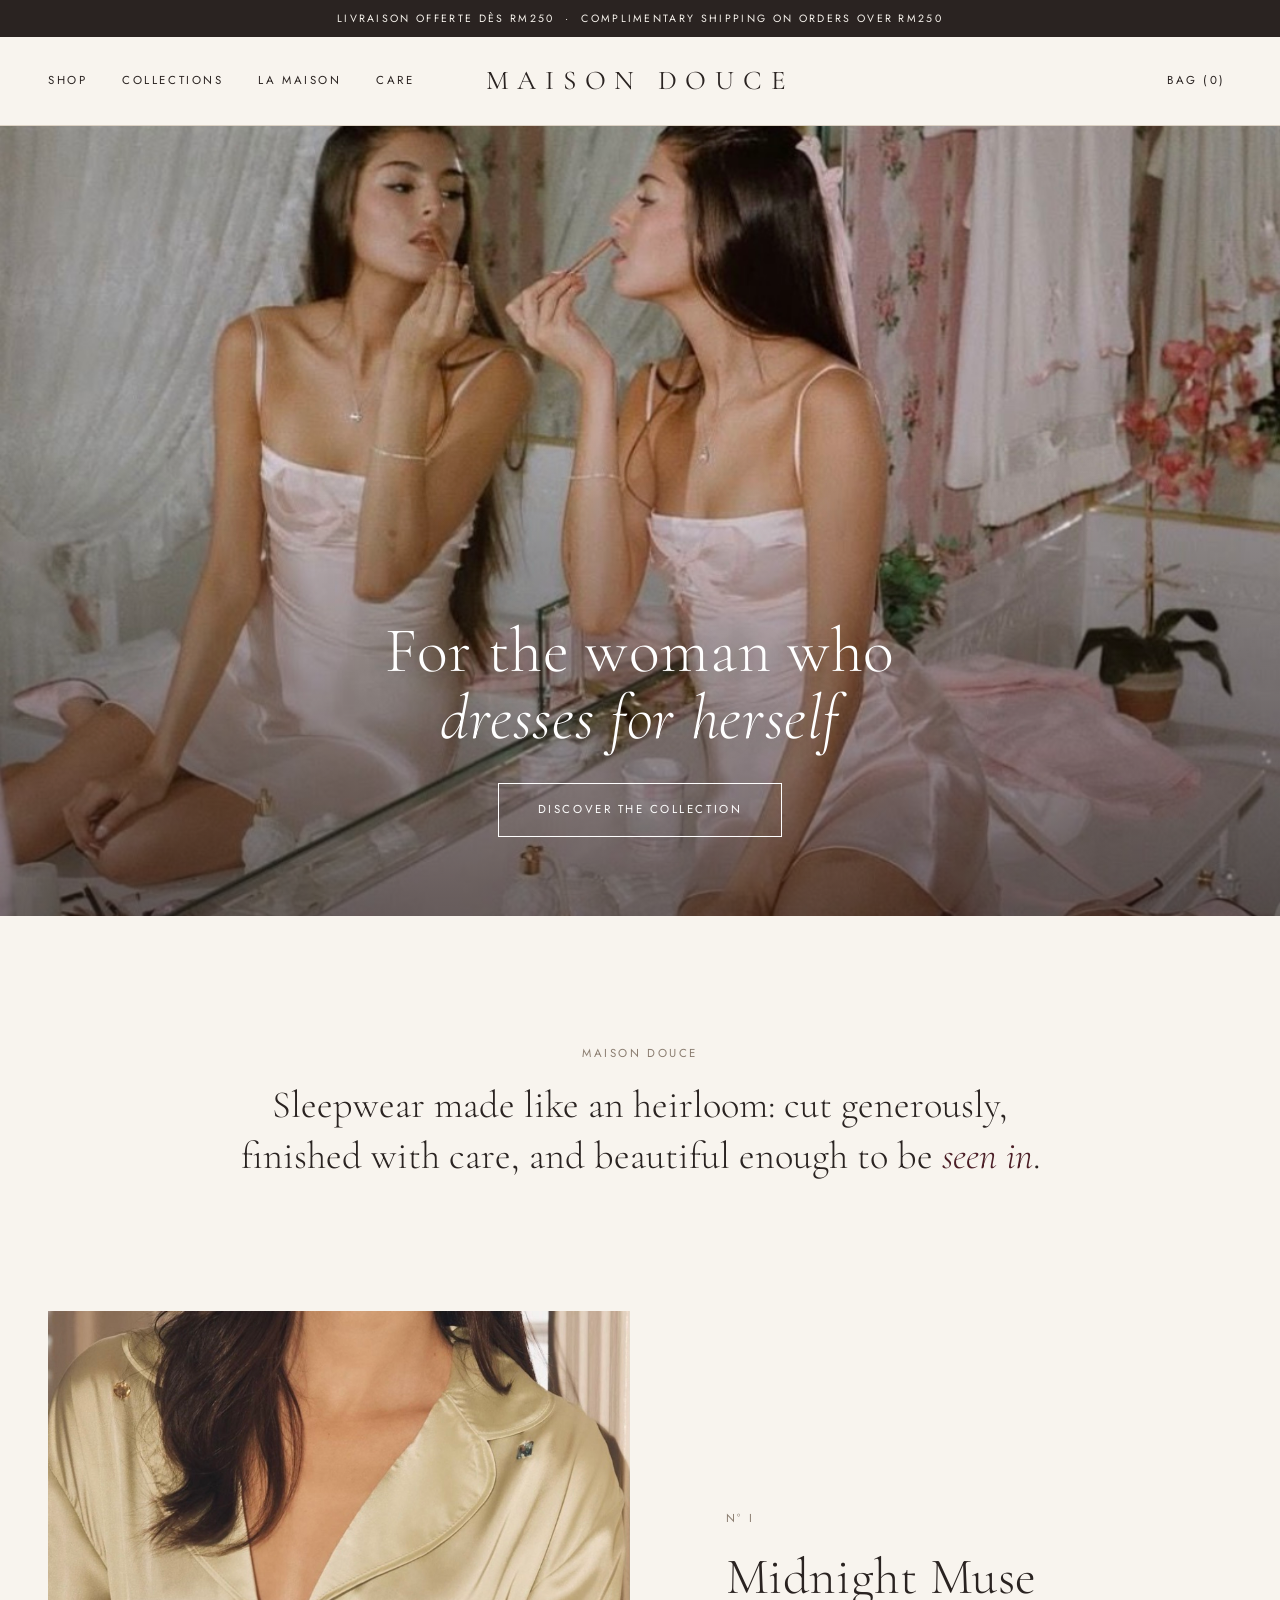
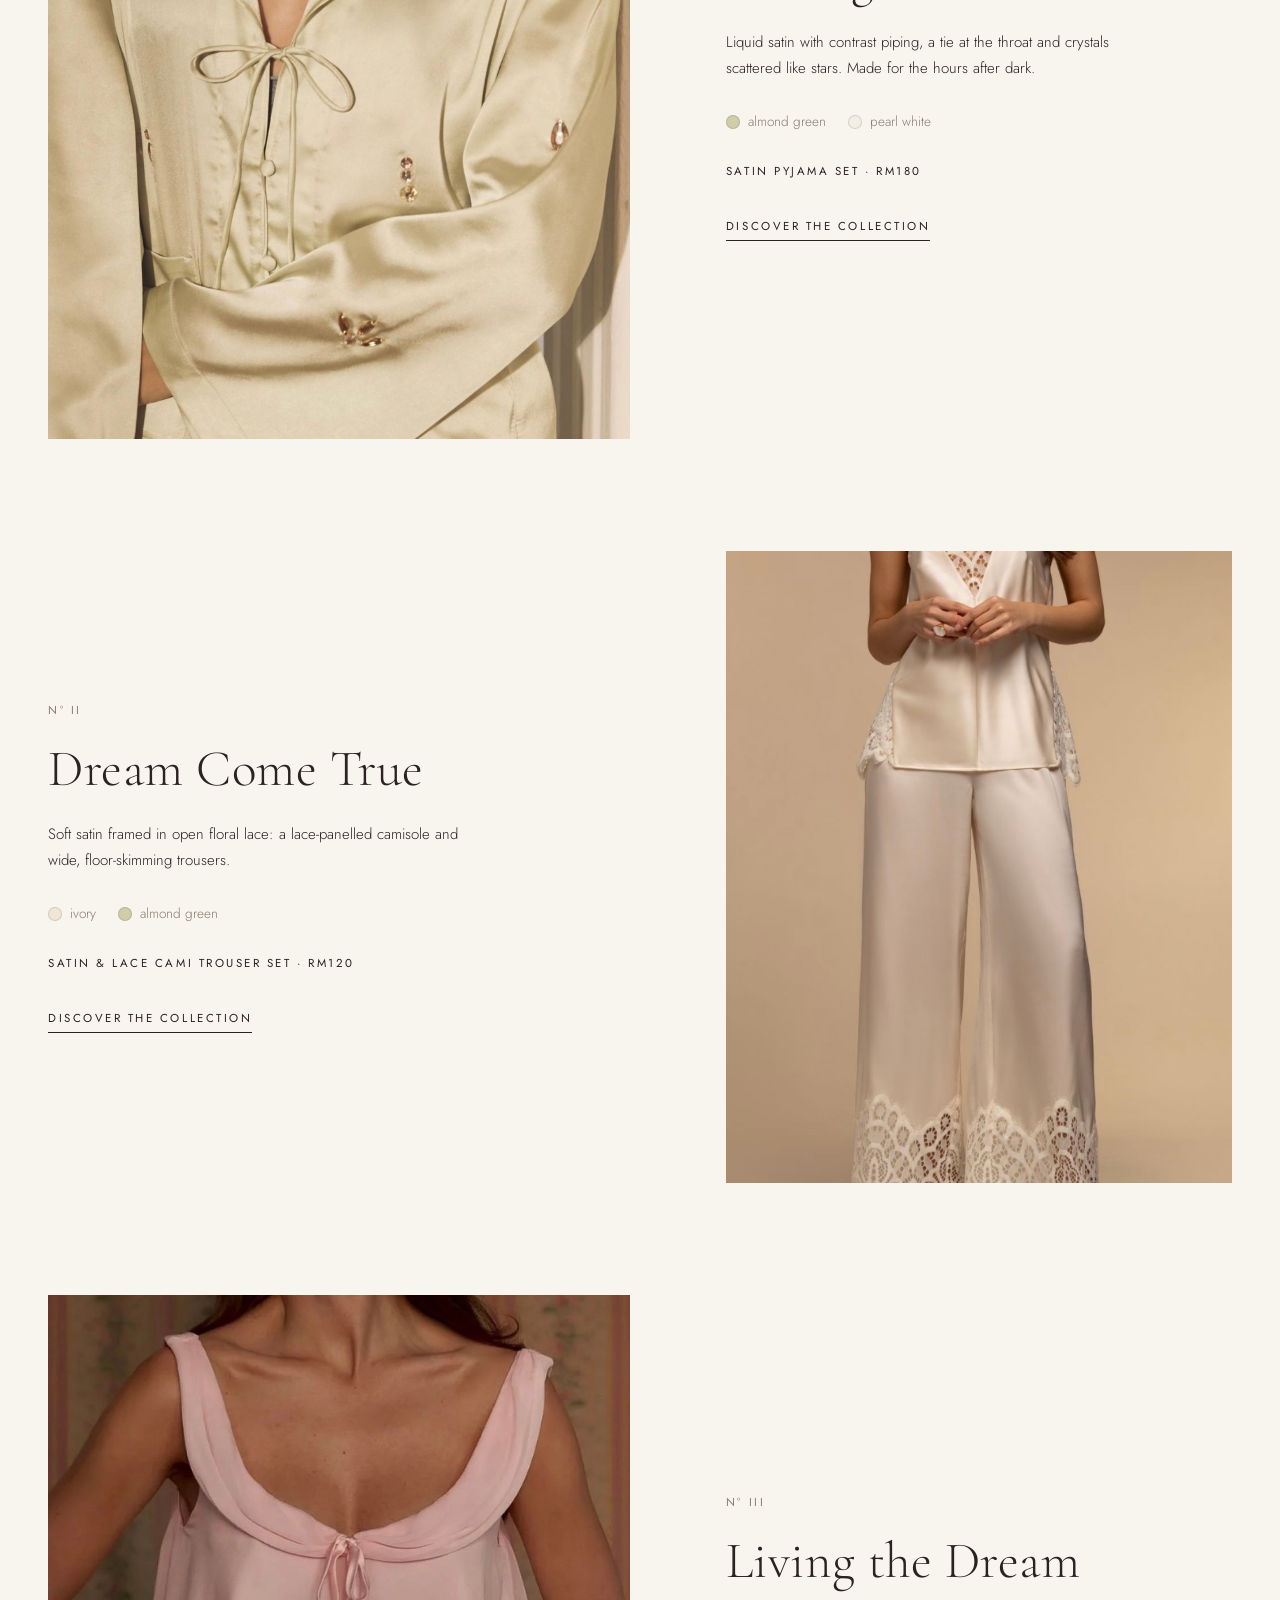
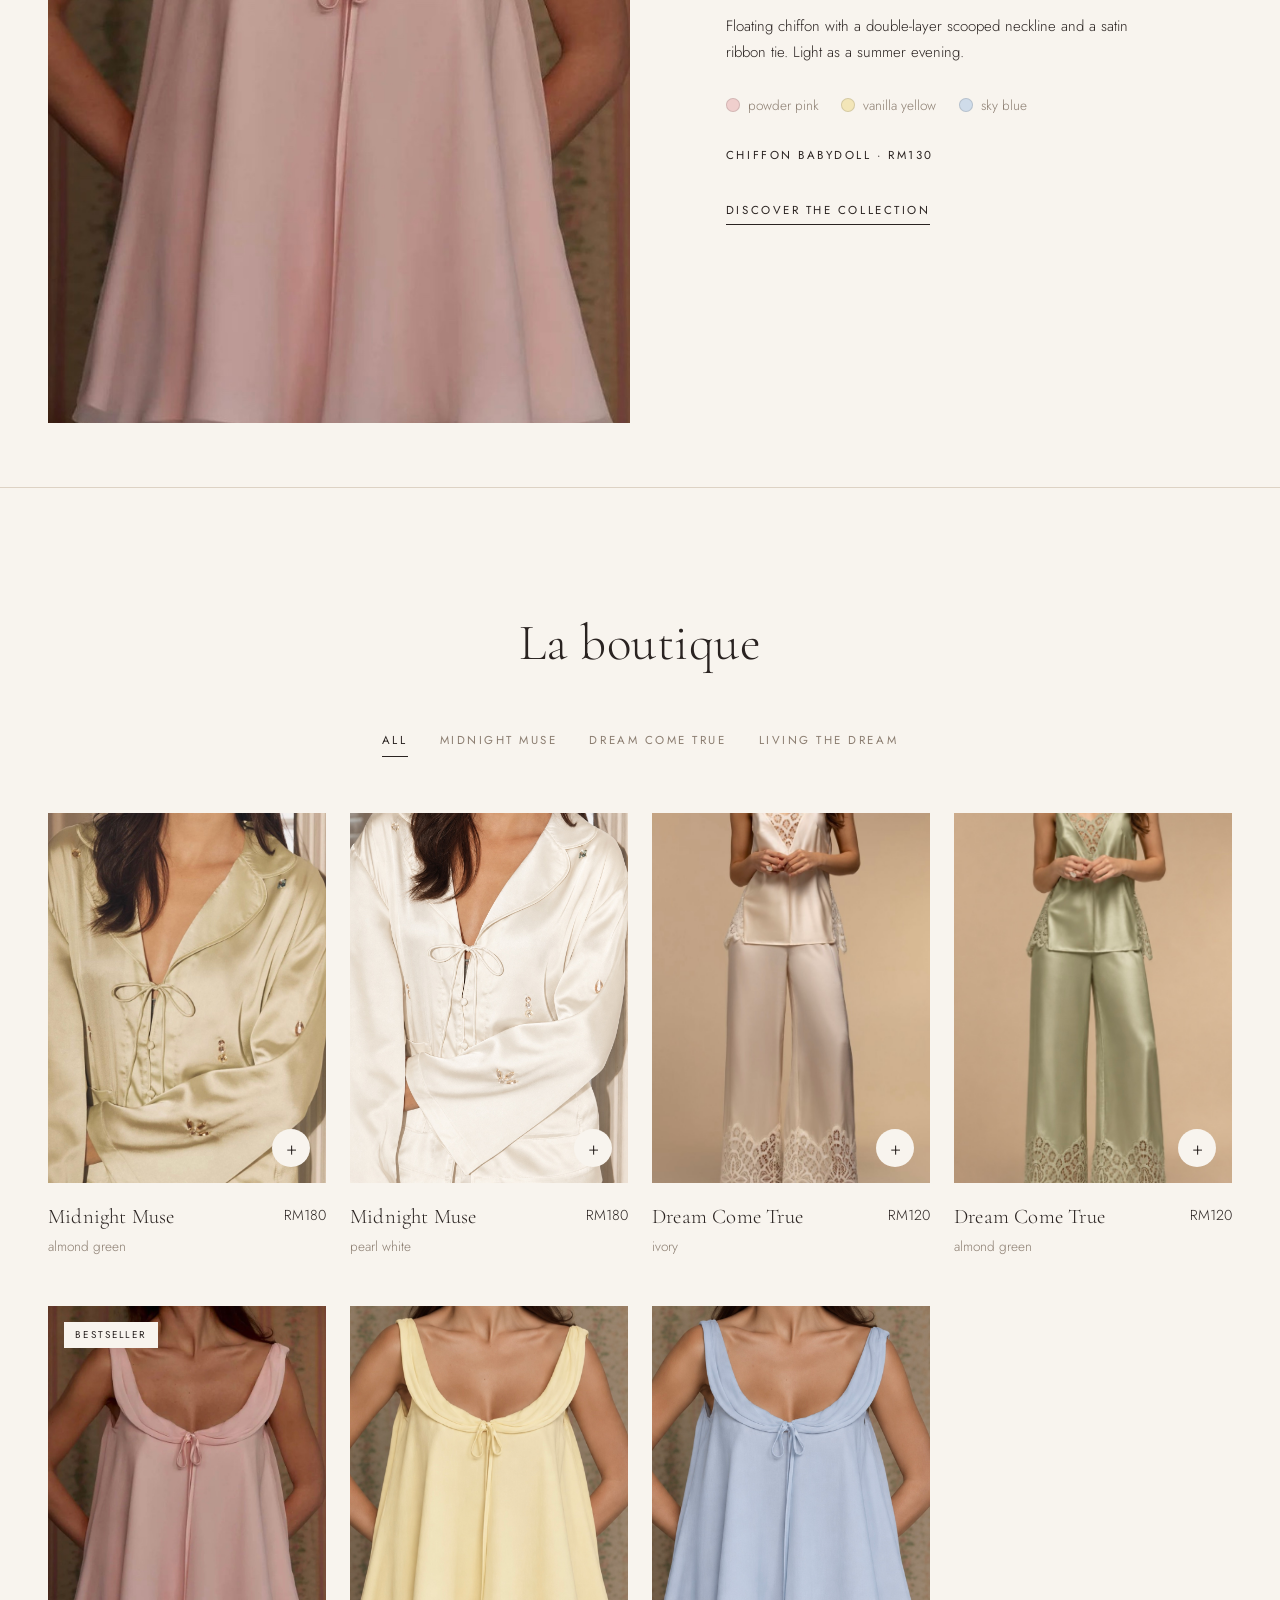
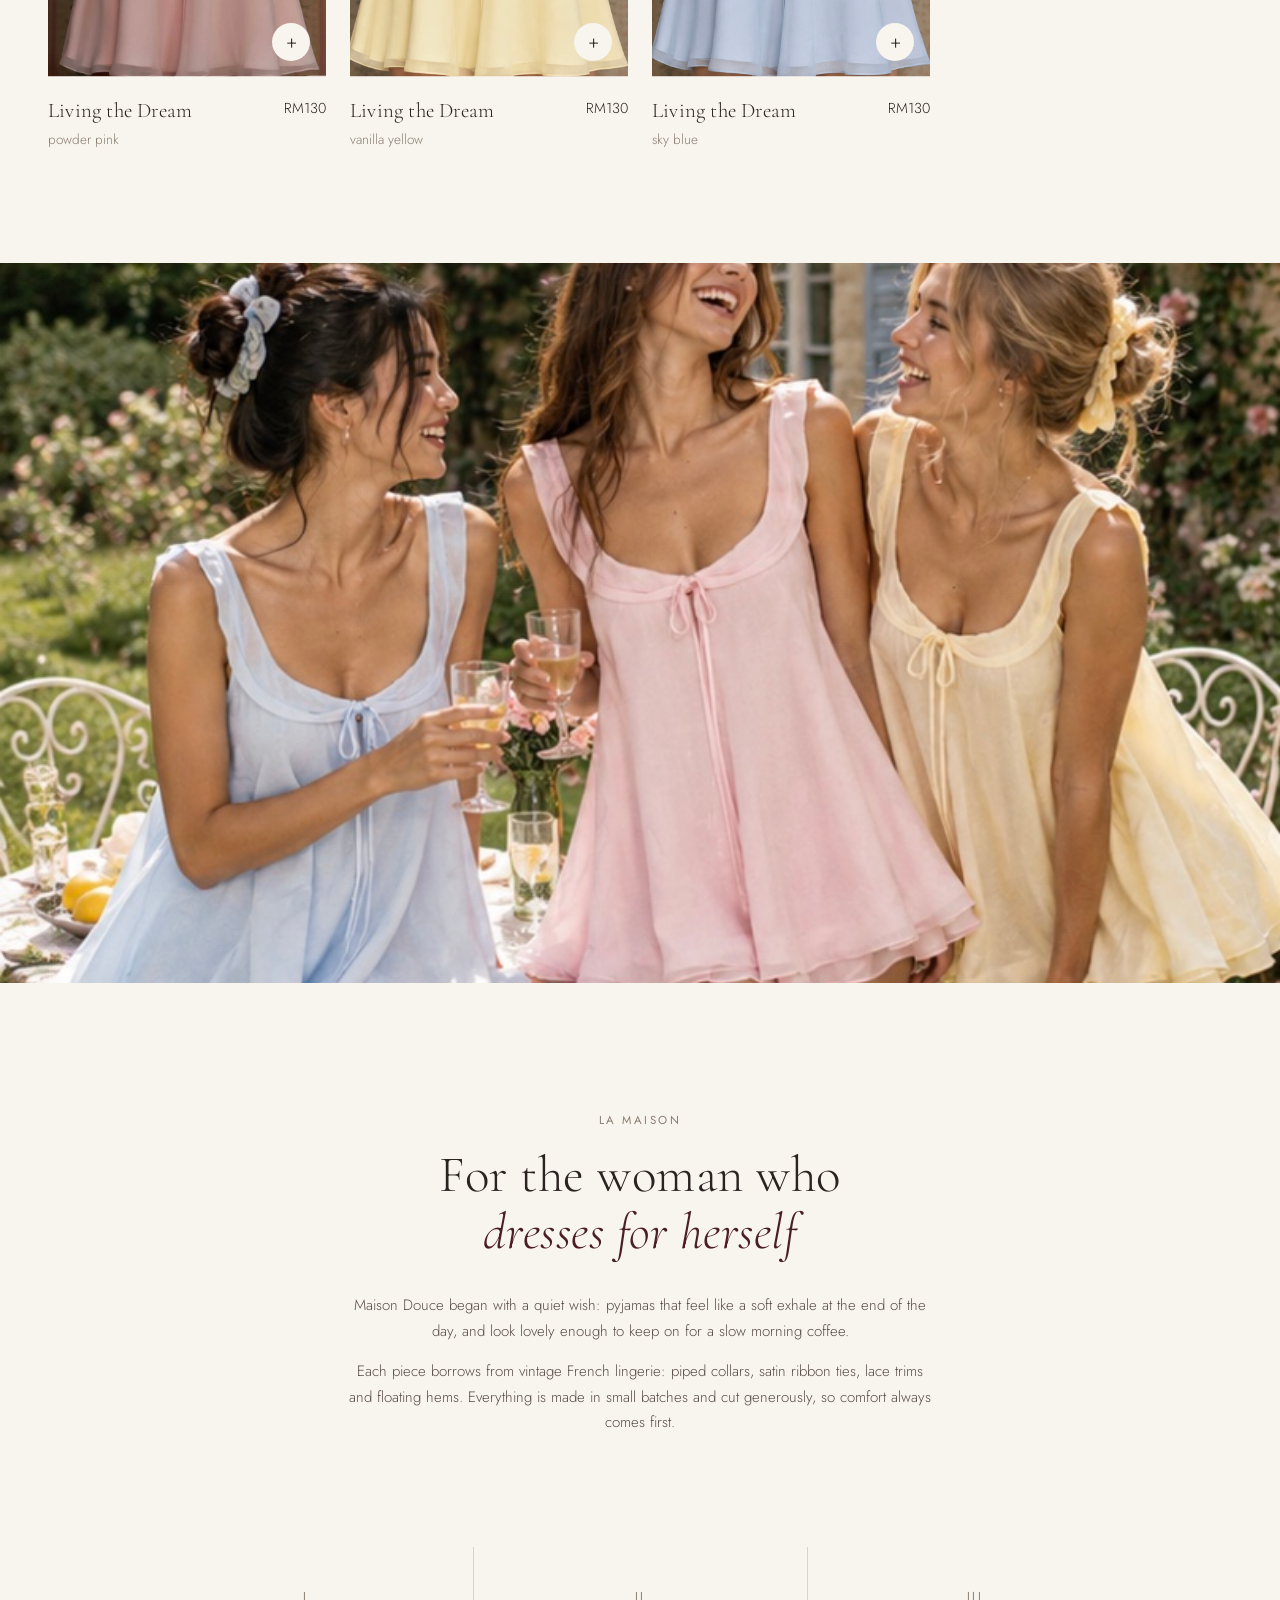
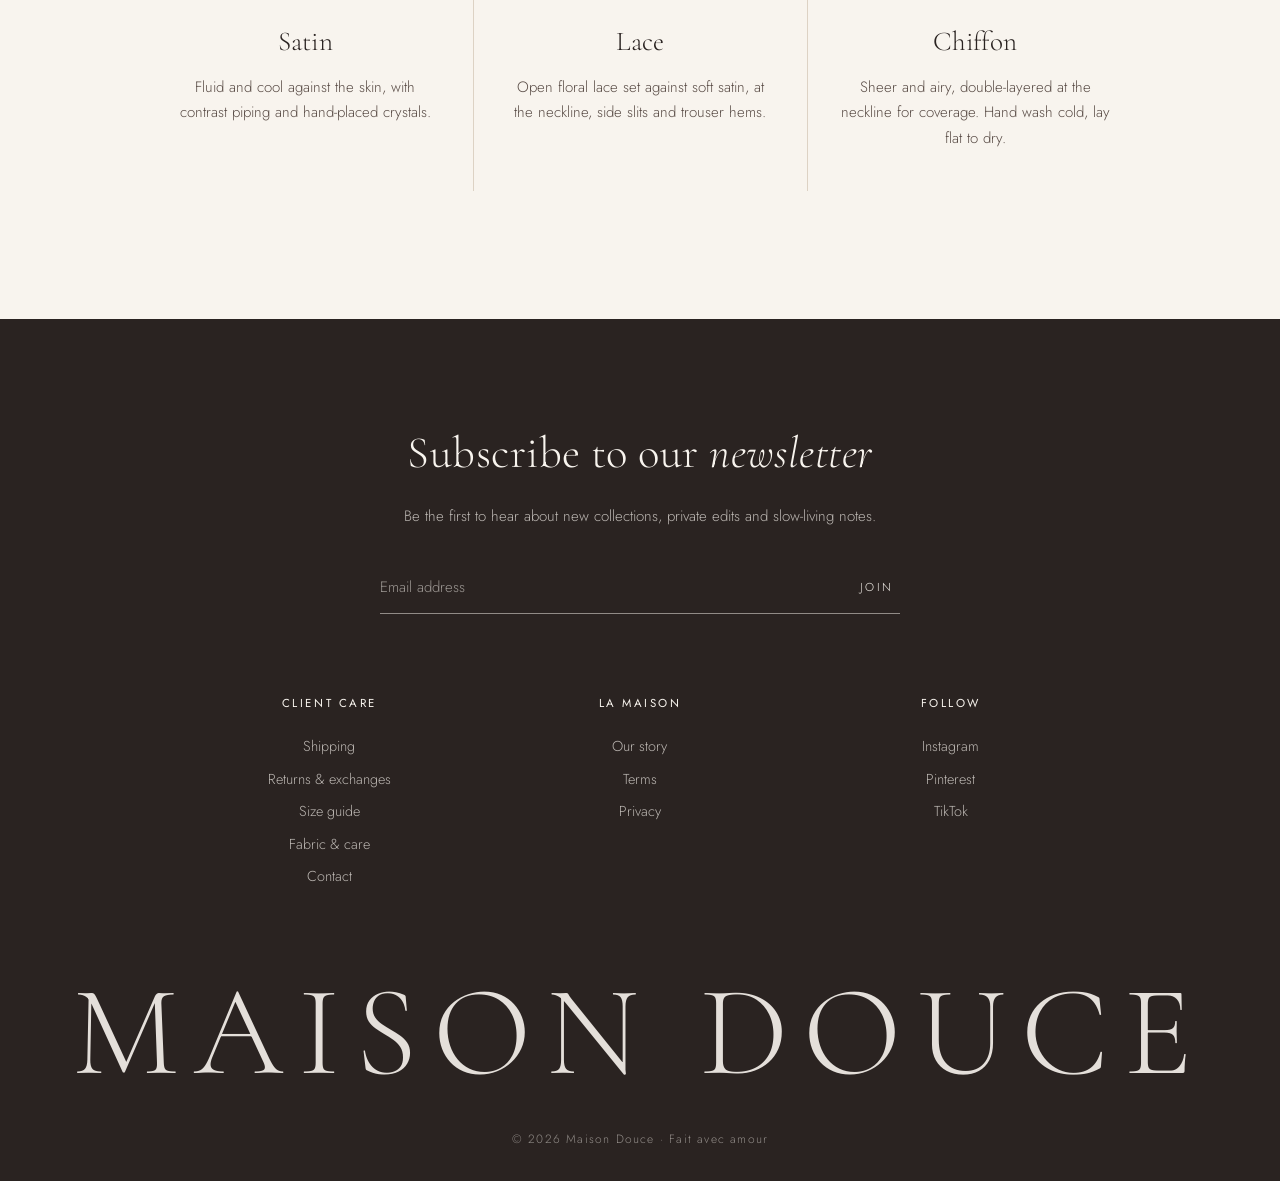
==== commit 68c11aa3: "Owner review: English names, new Dream Come True set, simpler shop - Remove French subtitles under c" ====
--- a/index.html
+++ b/index.html
@@ -4,7 +4,7 @@
   <meta charset="UTF-8">
   <meta name="viewport" content="width=device-width, initial-scale=1.0">
   <title>Maison Douce — Sleepwear for the Hours After Dark</title>
-  <meta name="description" content="Luxury French-inspired sleepwear in three collections: Midnight Muse satin pyjamas, Dream Come True pointelle sets and Living the Dream chiffon babydolls.">
+  <meta name="description" content="Luxury French-inspired sleepwear in three collections: Midnight Muse satin pyjamas, Dream Come True satin & lace sets and Living the Dream chiffon babydolls.">
   <link rel="preconnect" href="https://fonts.googleapis.com">
   <link rel="preconnect" href="https://fonts.gstatic.com" crossorigin>
   <link href="https://fonts.googleapis.com/css2?family=Cormorant+Garamond:ital,wght@0,300;0,400;0,500;1,300;1,400&family=Jost:wght@300;400&display=swap" rel="stylesheet">
@@ -57,8 +57,7 @@
   <!-- SHOP GRID -->
   <section class="shop" id="shop">
     <div class="section-head">
-      <p class="eyebrow">La boutique</p>
-      <h2>The <em>edit</em></h2>
+      <h2>La boutique</h2>
     </div>
     <div class="filters" id="filters">
       <button class="active" data-filter="all">All</button>
@@ -72,7 +71,6 @@
   <!-- EDITORIAL IMAGE -->
   <section class="editorial">
     <img src="images/friends.jpg" alt="Three friends laughing in blue, pink and yellow Living the Dream babydolls">
-    <blockquote><span>« Le luxe, c'est d'être <em>bien chez soi</em>. »</span></blockquote>
   </section>
 
   <!-- LA MAISON (our story) -->
@@ -80,7 +78,7 @@
     <p class="eyebrow">La Maison</p>
     <h2>For the woman who<br><em>dresses for herself</em></h2>
     <p>Maison Douce began with a quiet wish: pyjamas that feel like a soft exhale at the end of the day, and look lovely enough to keep on for a slow morning coffee.</p>
-    <p>Each piece borrows from vintage French lingerie: piped collars, satin ribbon ties, picot trims and floating hems. Everything is made in small batches and cut generously, so comfort always comes first.</p>
+    <p>Each piece borrows from vintage French lingerie: piped collars, satin ribbon ties, lace trims and floating hems. Everything is made in small batches and cut generously, so comfort always comes first.</p>
   </section>
 
   <!-- FABRIC & CARE -->
@@ -92,8 +90,8 @@
     </div>
     <div>
       <p class="numeral">II</p>
-      <h3>Pointelle</h3>
-      <p>A soft, breathable knit with tiny open-work holes, edged in picot trim.</p>
+      <h3>Lace</h3>
+      <p>Open floral lace set against soft satin, at the neckline, side slits and trouser hems.</p>
     </div>
     <div>
       <p class="numeral">III</p>
--- a/style.css
+++ b/style.css
@@ -23,7 +23,7 @@
 }
 img { display: block; max-width: 100%; }
 h1, h2, h3, h4 { font-family: var(--serif); font-weight: 300; margin: 0; letter-spacing: .01em; }
-h1 em, h2 em, h3 em, blockquote em, .statement em { font-style: italic; color: var(--bordeaux); }
+h1 em, h2 em, h3 em, .statement em { font-style: italic; color: var(--bordeaux); }
 a { color: inherit; text-decoration: none; }
 button { font: inherit; color: inherit; }
 
@@ -127,8 +127,7 @@
 .feature-img:hover img { transform: scale(1.03); }
 .feature-text { max-width: 420px; }
 .feature-text .numeral { color: var(--taupe); margin: 0 0 1.4rem; }
-.feature h2 { font-size: clamp(2.4rem, 4vw, 3.6rem); line-height: 1.05; }
-.fr { font-family: var(--serif); font-style: italic; font-size: 1.35rem; color: var(--bordeaux); margin: .3rem 0 1.6rem; }
+.feature h2 { font-size: clamp(2.4rem, 4vw, 3.6rem); line-height: 1.05; margin-bottom: 1.6rem; }
 .swatches { list-style: none; padding: 0; margin: 1.8rem 0; display: flex; flex-wrap: wrap; gap: .6rem 1.4rem; font-size: .85rem; color: var(--taupe); }
 .swatches li { display: flex; align-items: center; gap: .5rem; }
 .swatches span { width: 14px; height: 14px; border-radius: 50%; border: 1px solid rgba(0, 0, 0, .12); }
@@ -206,22 +205,6 @@
 /* ---------- Editorial image ---------- */
 .editorial { position: relative; height: 80vh; min-height: 420px; overflow: hidden; }
 .editorial img { width: 100%; height: 100%; object-fit: cover; object-position: center 35%; }
-.editorial::after { content: ""; position: absolute; inset: 0; background: rgba(30, 20, 18, .28); }
-.editorial blockquote {
-  position: absolute;
-  z-index: 1;
-  inset: 0;
-  margin: 0;
-  display: grid;
-  place-items: center;
-  padding: 1.5rem;
-  text-align: center;
-  color: #fff;
-  font-family: var(--serif);
-  font-weight: 300;
-  font-size: clamp(2rem, 4.5vw, 3.8rem);
-}
-.editorial blockquote em { color: #fff; }
 
 /* ---------- La Maison ---------- */
 .maison { max-width: 640px; margin: 0 auto; padding: 8rem 1.5rem 6rem; text-align: center; }
@@ -333,8 +316,7 @@
 .info { position: sticky; top: 110px; max-width: 460px; }
 .crumbs { font-size: .72rem; letter-spacing: .22em; text-transform: uppercase; color: var(--taupe); margin: 0 0 1.8rem; }
 .crumbs a:hover { color: var(--ink); }
-.info h1 { font-size: clamp(2.4rem, 4vw, 3.4rem); line-height: 1.05; }
-.info .fr { margin-bottom: .8rem; }
+.info h1 { font-size: clamp(2.4rem, 4vw, 3.4rem); line-height: 1.05; margin-bottom: .8rem; }
 .pdp-piece { margin: 0; color: var(--taupe); }
 .pdp-price { font-size: 1.1rem; margin: .4rem 0 2.2rem; }
 
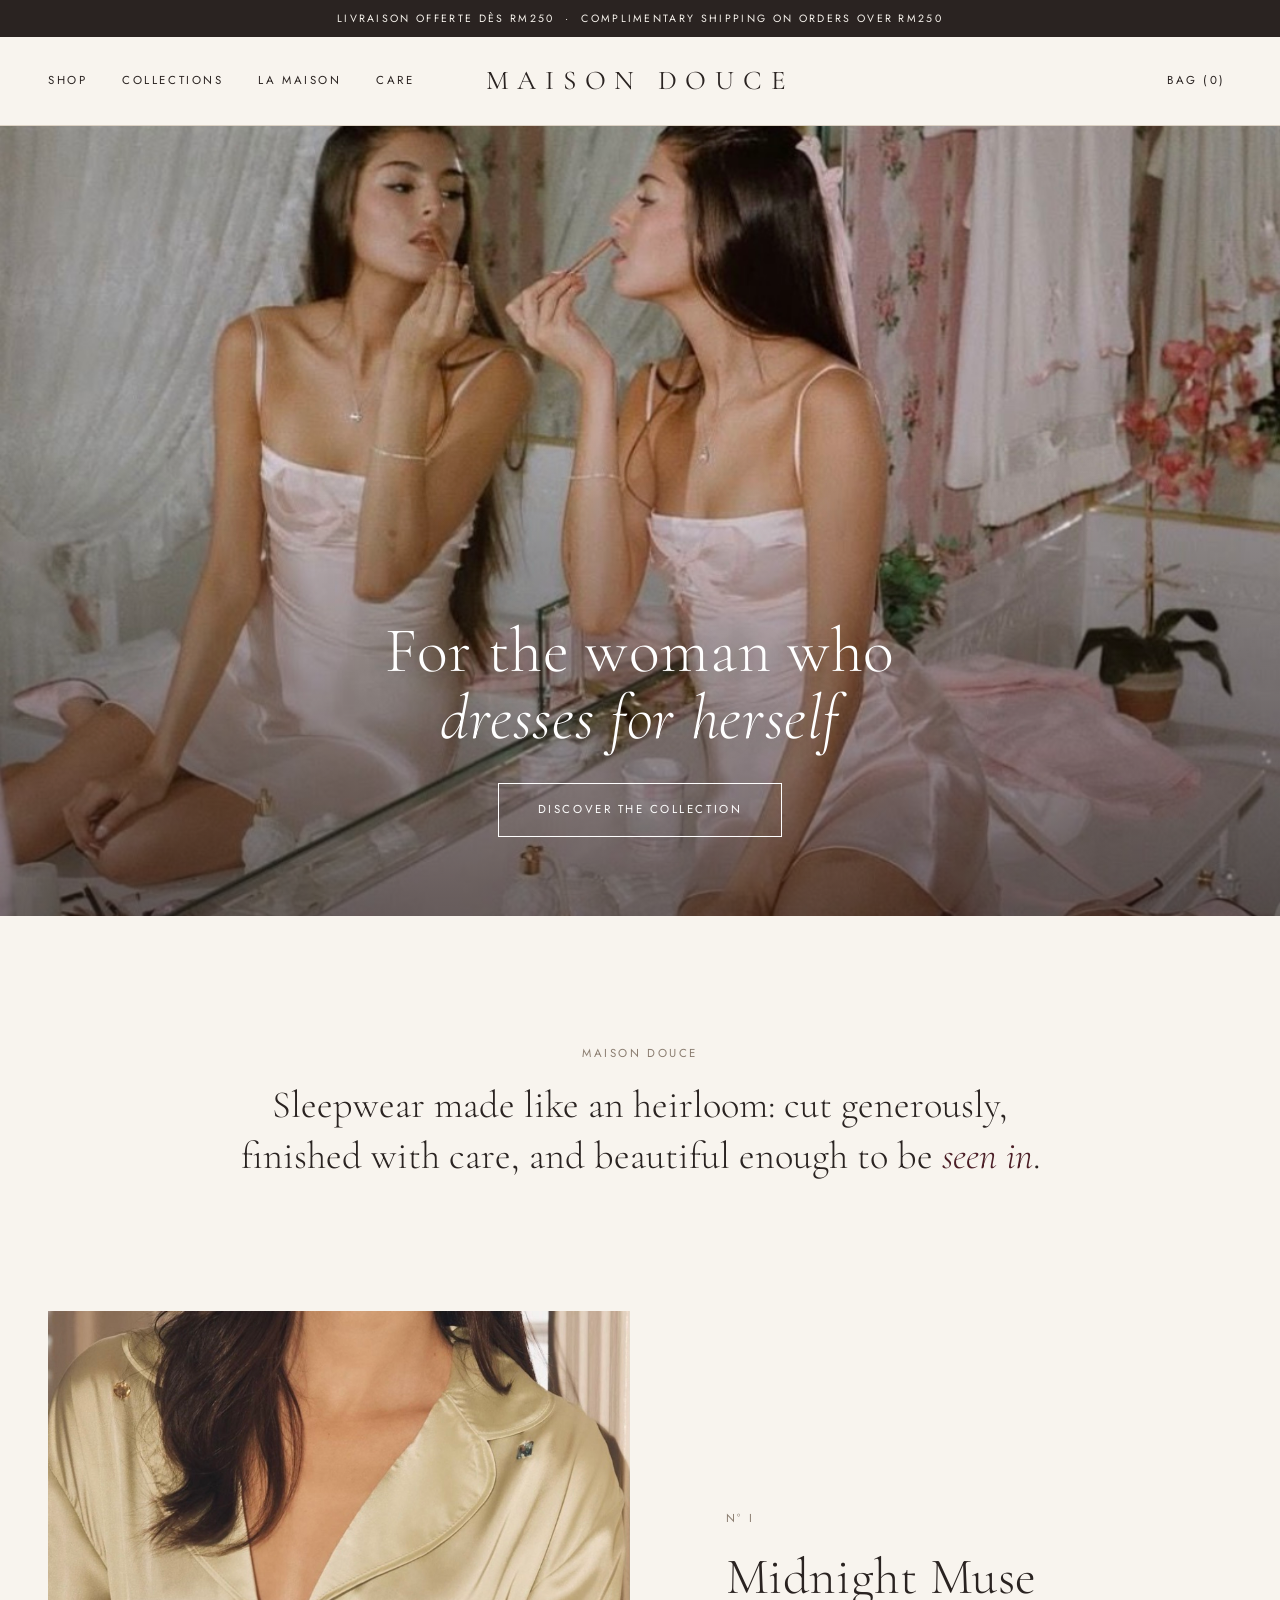
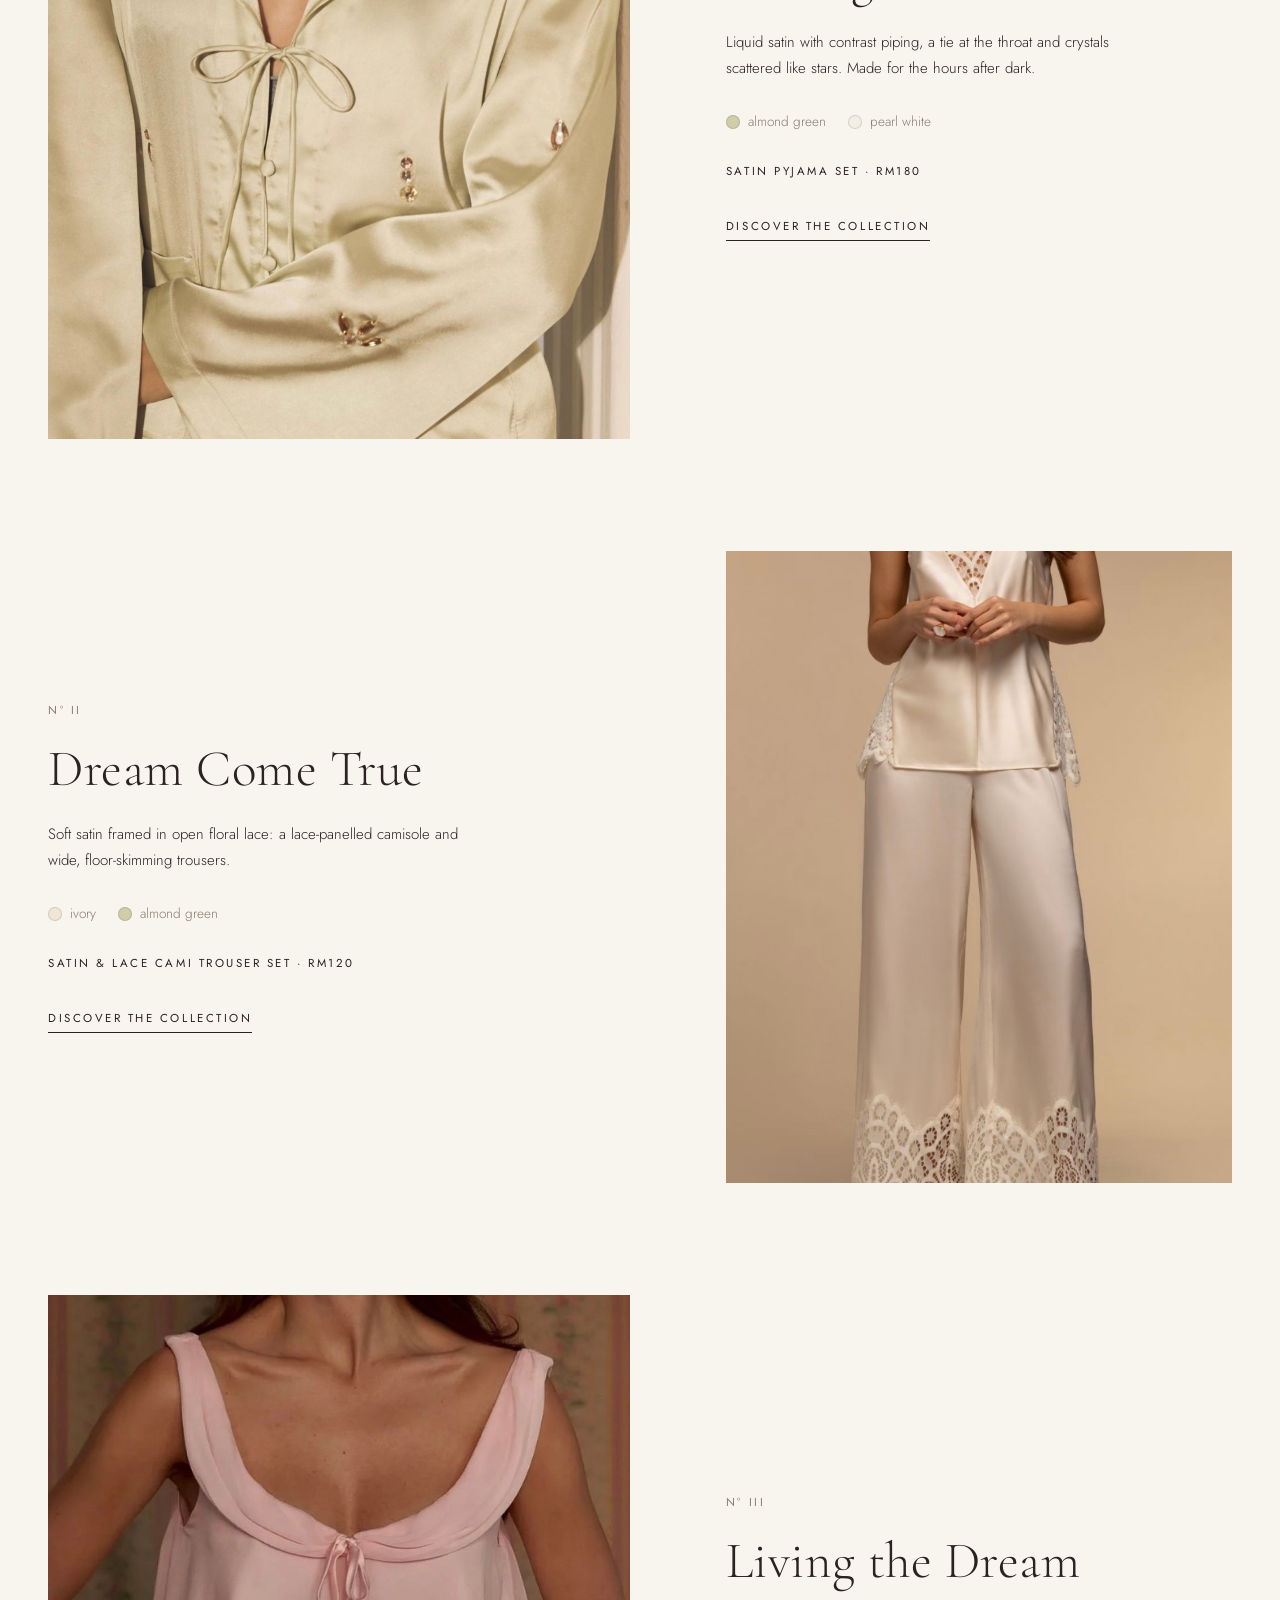
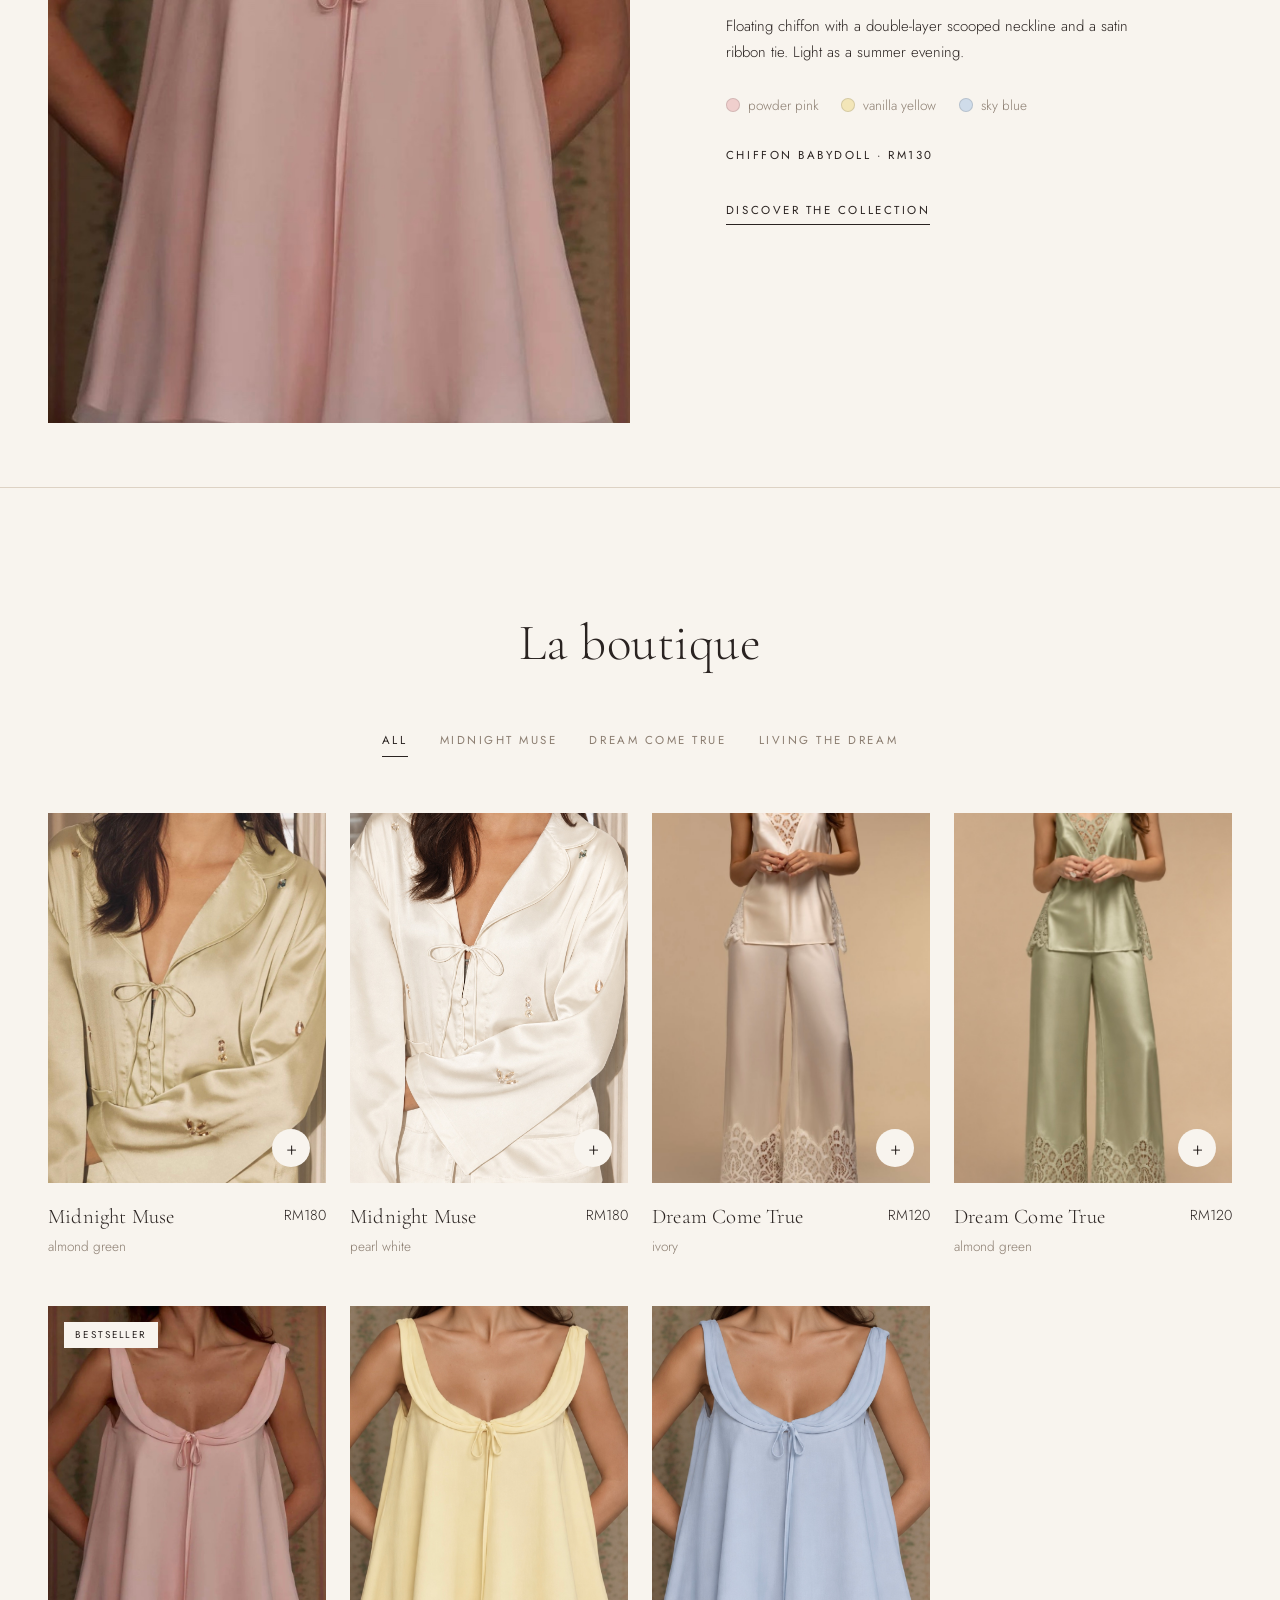
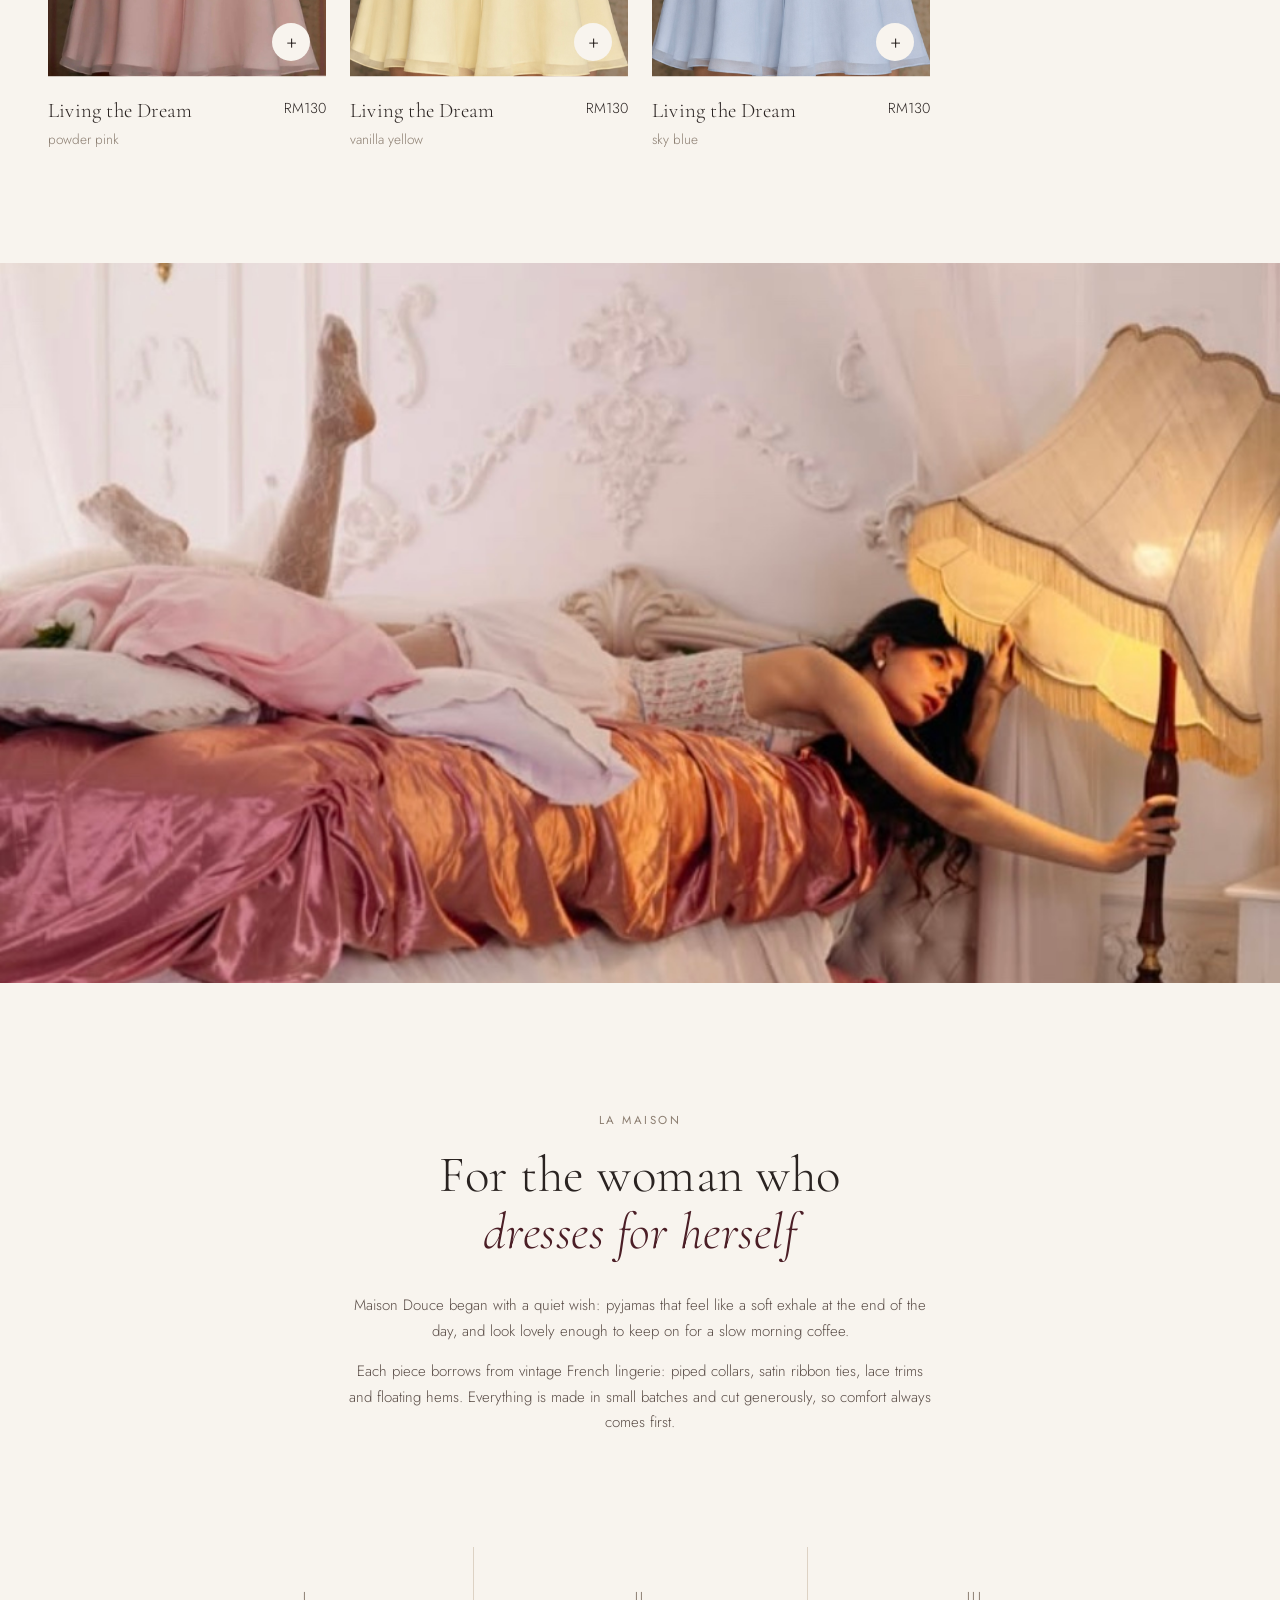
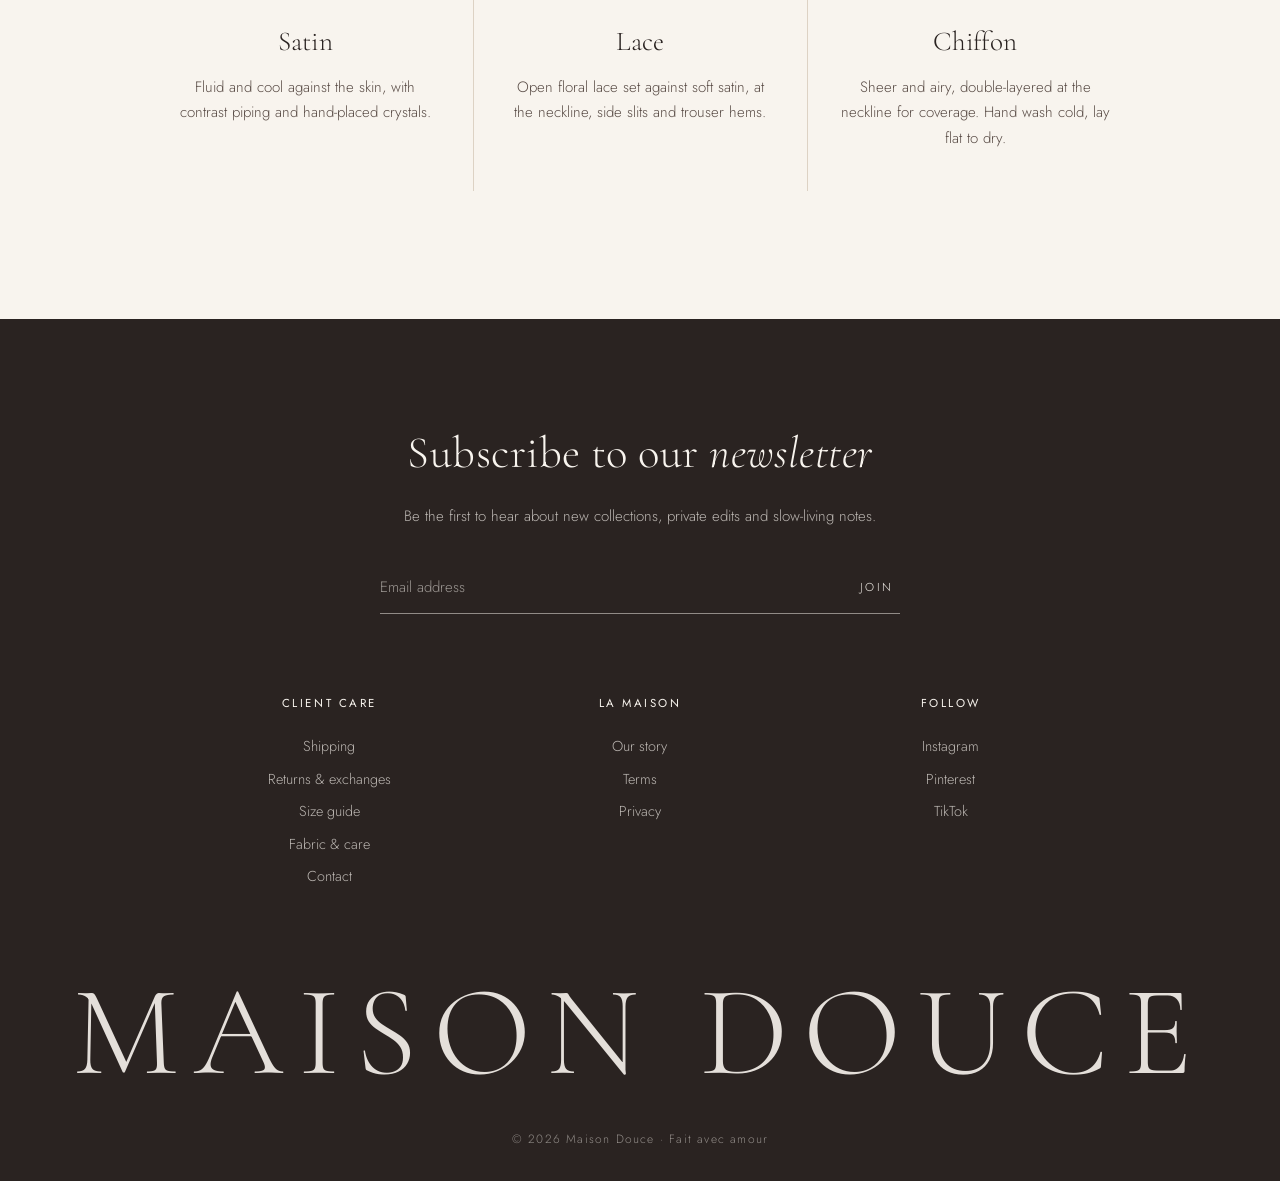
==== commit 4b129a6a: "Replace editorial photo with the lamp bedroom scene Co-Authored-By: Claude Opus 5.5 <noreply@anthrop" ====
--- a/index.html
+++ b/index.html
@@ -70,7 +70,7 @@
 
   <!-- EDITORIAL IMAGE -->
   <section class="editorial">
-    <img src="images/friends.jpg" alt="Three friends laughing in blue, pink and yellow Living the Dream babydolls">
+    <img src="images/editorial-lamp.jpg" alt="A woman lying across a satin-draped bed, reaching for a fringed lamp in an ornate white bedroom">
   </section>
 
   <!-- LA MAISON (our story) -->
--- a/style.css
+++ b/style.css
@@ -204,7 +204,7 @@
 
 /* ---------- Editorial image ---------- */
 .editorial { position: relative; height: 80vh; min-height: 420px; overflow: hidden; }
-.editorial img { width: 100%; height: 100%; object-fit: cover; object-position: center 35%; }
+.editorial img { width: 100%; height: 100%; object-fit: cover; object-position: 70% 60%; }
 
 /* ---------- La Maison ---------- */
 .maison { max-width: 640px; margin: 0 auto; padding: 8rem 1.5rem 6rem; text-align: center; }
